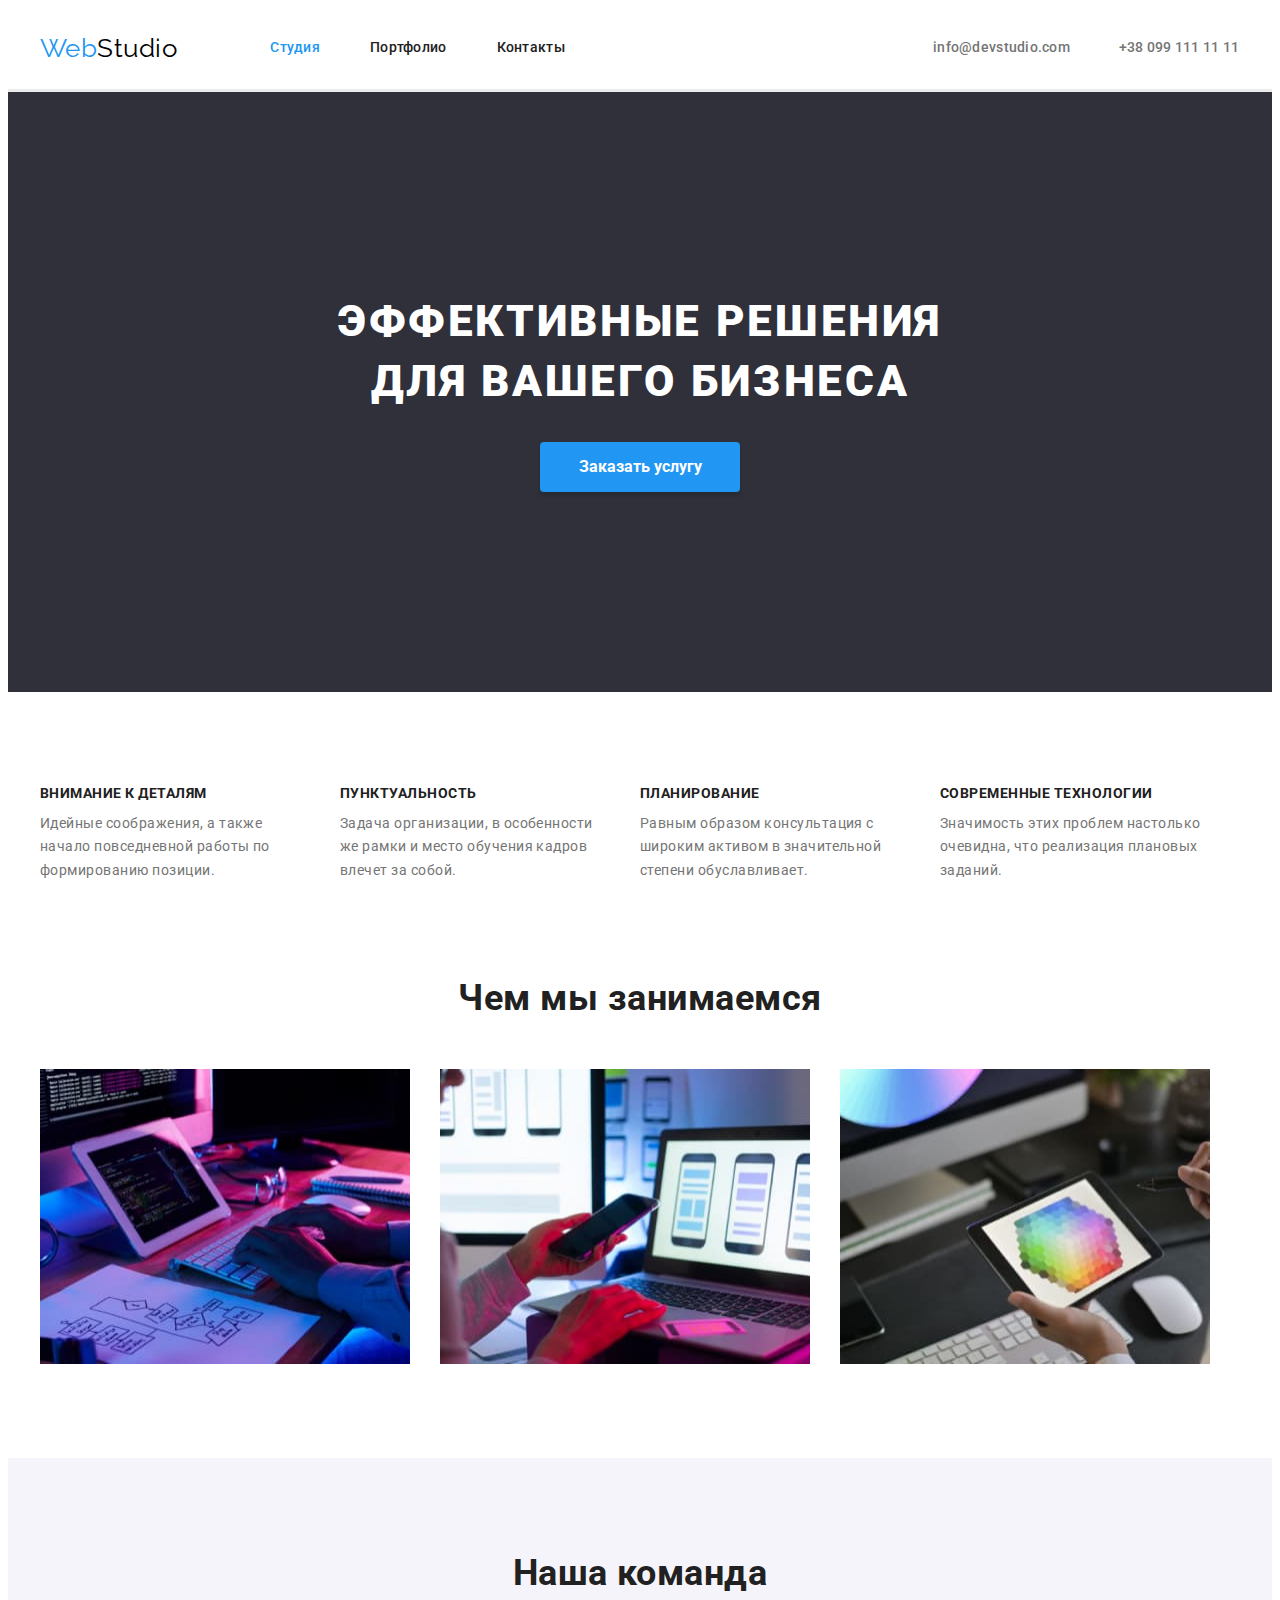
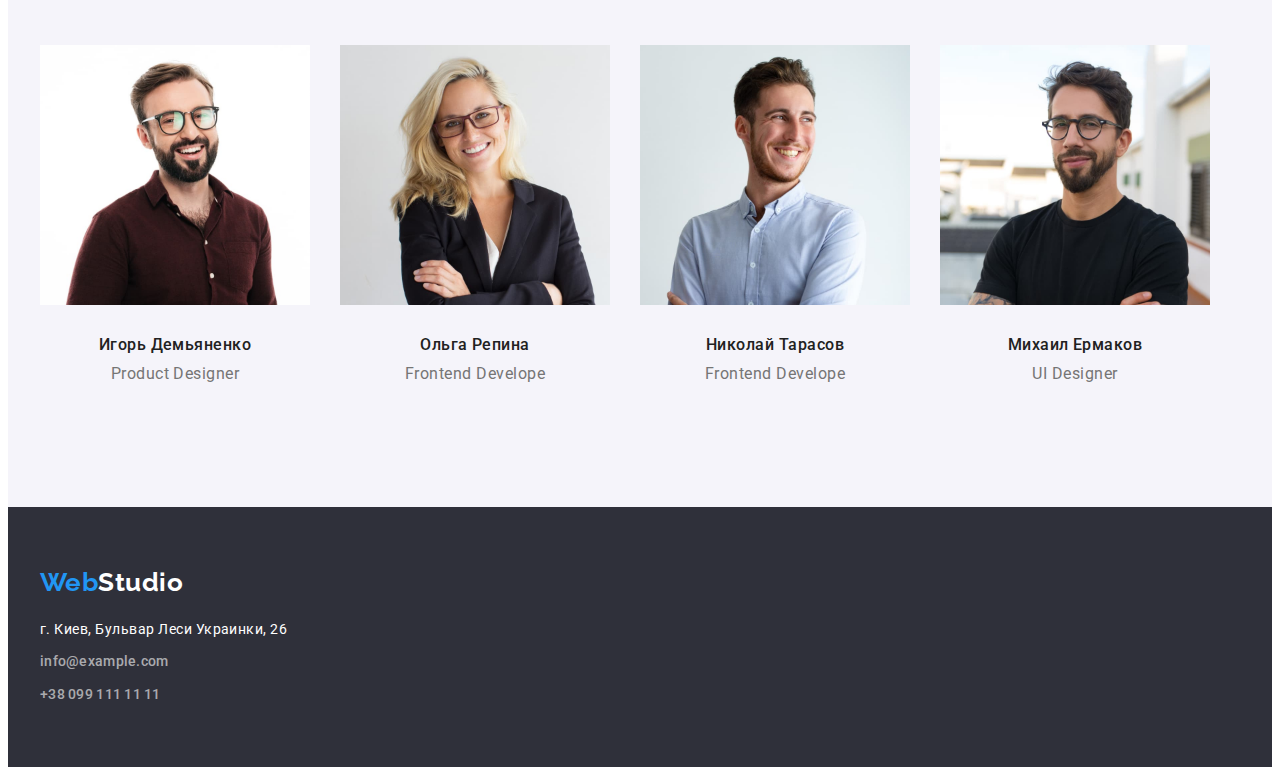
==== index.html @ b5c07aa5 "Initial commit" ====
<!DOCTYPE html>
<html lang="ru">
  <head>
    <meta charset="UTF-8" />
    <meta http-equiv="X-UA-Compatible" content="IE=edge" />
    <meta name="viewport" content="width=device-width, initial-scale=1.0" />
    <title>Веб Студия</title>
    <link rel="preconnect" href="https://fonts.googleapis.com" />
    <link rel="preconnect" href="https://fonts.gstatic.com" crossorigin />
    <link
      href="https://fonts.googleapis.com/css2?family=Montserrat:ital@0;1&family=Raleway:wght@700&family=Roboto:wght@400;500;700;900&display=swap"
      rel="stylesheet"
    />
    <link
      rel="stylesheet"
      href="https://cdnjs.cloudflare.com/ajax/libs/modern-normalize/1.1.0/modern-normalize.min.css"
      integrity="sha512-wpPYUAdjBVSE4KJnH1VR1HeZfpl1ub8YT/NKx4PuQ5NmX2tKuGu6U/JRp5y+Y8XG2tV+wKQpNHVUX03MfMFn9Q=="
      crossorigin="anonymous"
      referrerpolicy="no-referrer"
    />
    <link rel="stylesheet" href="./css/styles.css" />
  </head>
  <body>
    <!--Header section-->
    <header class="header">
      <div class="container header-container">
        <a class="logo" href="" lang="en"><span class="logo-word">Web</span>Studio</a>
        <nav class="header-nav">
          <ul class="site-nav list">
            <li class="header-item">
              <a class="link current" href="./index.html">Студия</a>
            </li>
            <li class="header-item">
              <a class="link" href="./portfolio.html">Портфолио</a>
            </li>
            <li class="header-item">
              <a class="link" href="#contacts">Контакты</a>
            </li>
          </ul>
        </nav>

        <ul class="contacts list header-container">
          <li class="header-mail">
            <a class="contacts-link link" href="mailto:info@devstudio.com">info@devstudio.com</a>
          </li>
          <li class="header-phone">
            <a class="contacts-link link" href="phone:+380991111111">+38 099 111 11 11</a>
          </li>
        </ul>
      </div>
    </header>
    <!--Main section-->
    <main>
      <!--Hero section-->
      <section class="hero">
        <div class="hero-container">
          <h1 class="hero-title">эффективные решения для вашего бизнеса</h1>
          <button class="hero-button" type="button">Заказать услугу</button>
        </div>
      </section>

      <!--Features section-->
      <section class="features" id="studio">
        <div class="container featere-contr">
          <h2 class="visually-hidden">Студия</h2>
          <ul class="features-list list">
            <li class="features-item">
              <h3 class="features-title">Внимание к деталям</h3>
              <p class="features-discription">
                Идейные соображения, а также начало повседневной работы по формированию позиции.
              </p>
            </li>

            <li class="features-item">
              <h3 class="features-title">Пунктуальность</h3>
              <p class="features-discription">
                Задача организации, в особенности же рамки и место обучения кадров влечет за собой.
              </p>
            </li>

            <li class="features-item">
              <h3 class="features-title">Планирование</h3>
              <p class="features-discription">
                Равным образом консультация с широким активом в значительной степени обуславливает.
              </p>
            </li>

            <li class="features-item">
              <h3 class="features-title">Современные технологии</h3>
              <p class="features-discription">
                Значимость этих проблем настолько очевидна, что реализация плановых заданий.
              </p>
            </li>
          </ul>
        </div>
      </section>

      <!--About section-->
      <!--no-padding-->
      <section class="section about" id="portfolio">
        <div class="container">
          <h2 class="section-title centered">Чем мы занимаемся</h2>
          <ul class="about-list list">
            <li class="about-item">
              <img src="./images/about/img1.jpg" alt="Разработка" width="370" height="295" />
            </li>
            <li class="about-item">
              <img
                src="./images/about/img2.jpg"
                alt="Приложения в телефоне"
                width="370"
                height="295"
              />
            </li>
            <li class="about-item">
              <img src="./images/about/img3.jpg" alt="Планшет" width="370" height="295" />
            </li>
          </ul>
        </div>
      </section>

      <!--Team section-->
      <section class="team-section section">
        <div class="container">
          <h2 class="section-title">Наша команда</h2>
          <ul class="team-list list">
            <li class="teaam-item">
              <img
                src="./images/team/card1.jpg"
                alt="Игорь"
                class="team-img"
                width="270"
                height="260"
              />
              <div class="description">
                <h3 class="subtitle">Игорь Демьяненко</h3>
                <p class="team-position" lang="en">Product Designer</p>
              </div>
            </li>
            <li class="teaam-item">
              <img
                class="team-img"
                src="./images/team/card2.jpg"
                alt="Ольга"
                width="270"
                height="260"
              />
              <div class="description">
                <h3 class="subtitle">Ольга Репина</h3>
                <p class="team-position" lang="en">Frontend Develope</p>
              </div>
            </li>
            <li class="teaam-item">
              <img
                class="team-img"
                src="./images/team/card3.jpg"
                alt="Николай"
                width="270"
                height="260"
              />
              <div class="description">
                <h3 class="subtitle">Николай Тарасов</h3>
                <p class="team-position" lang="en">Frontend Develope</p>
              </div>
            </li>
            <li class="teaam-item">
              <img
                class="team-img"
                src="./images/team/card4.jpg"
                alt="Михаил"
                width="270"
                height="260"
              />
              <div class="description">
                <h3 class="subtitle">Михаил Ермаков</h3>
                <p class="team-position" lang="en">UI Designer</p>
              </div>
            </li>
          </ul>
        </div>
      </section>
    </main>

    <!--Footer sectoin-->
    <footer class="footer" id="contacts">
      <div class="container container-footer">
        <a class="footer-logo" href="" lang="en"><span class="footer-word">Web</span>Studio</a>
        <address class="contacts-adressa">
          <ul class="fcontacts-list list">
            <li class="contacts-item">
              <a
                class="contacts-adress"
                href="https://goo.gl/maps/fYD2F2hj4Bph8xJn6"
                target="_blank"
                rel="noopener"
                >г. Киев, Бульвар Леси Украинки, 26</a
              >
            </li>
            <li class="contacts-item">
              <a class="contacts-link" href="mailto:info@example.com">info@example.com</a>
            </li>
            <li class="contacts-item">
              <a class="contacts-link" href="phone:+380991111111">+38 099 111 11 11</a>
            </li>
          </ul>
        </address>
      </div>
    </footer>
  </body>
</html>
---- css/styles.css ----
:root {
  --primary-text-color: #757575;
  --title-text-color: #212121;
  --text-main-color: #000000;
  --text-color: #ffffff;
  --accent-color: #2196f3;

  /*otheborr*/
  --indent: 30px;
  --items: 3;
}
body {
  background-color: #fff;
  font-family: 'Roboto', font-family;
  color: var(--primary-text-color);
  letter-spacing: 0.03em;
}

.list {
  list-style: none;
  cursor: pointer;
  margin: 0;
  padding: 0;
}

.link {
  text-decoration: none;
}

button {
  cursor: pointer;
  border: none;
}

h1,
h2,
h3,
h4,
h5,
h6,
p {
  margin: 0;
}

ul,
ol {
  list-style: none;
  padding: 0;
  margin: 0;
}



/*base stile*/
.container {
  width: 1200px;
  padding-left: 15px;
  padding-right: 15px;
  margin-left: auto;
  margin-right: auto;
  
}

.section {
  padding-top: 94px;
  padding-bottom: 94px;
}

.section.no-padding {
  padding-top: 0;
  padding-bottom: 0;
}

.centered {
  text-align: center;
}

img {
  display: block;
}

/*card set*/

.card-set {
  display: flex;
  flex-wrap: wrap;
  padding: 0;
  gap: var(--indent);
}

.card-set-item {
  flex-basis: calc((100% - var(var(--indent)) * (var(--items)-1)) / var (--items));
}

/*Header section*/
.header {
  border-bottom: solid #ECECEC;
    }

.header-container {
  display: flex;
  align-items: center;

}

.logo {
  color: var(--text-main-color);
  font-family: 'Raleway';
  font-size: 26px;
  line-height: 1.19;
  text-decoration: none;
    padding: 0;
 margin-right: 93px;
  padding: 25px 0;
}

.logo-word {
  color: var(--accent-color);
}
.header-nav {
  margin-right: auto;
}
.site-nav {
  display: flex;
  gap: 50px;
  
}

.header-mail {
  color: var(--accent-color);
}

 
/*Site nav*/

.link {
  color: var(--title-text-color);
  font-weight: 500;
  font-size: 14px;
  line-height: 1.14;
  letter-spacing: 0.02em;
  display: block;
  padding-top: 32px;
  padding-bottom: 32px;
}
.current {
  color: var(--accent-color);
}
.site-nav .link:hover,
.site-nav .link:focus {
  color: var(--accent-color);
}

.section-title {
  color: var(--title-text-color);
  font-weight: 700;
  font-size: 36px;
  line-height: 1.17;
  text-align: center;
}

.contacts-link {
  color: var(--primary-text-color);
  font-weight: 500;
  font-size: 14px;
  line-height: 1.14;
  letter-spacing: 0.02em;
  text-align: center;
}

.contacts .contacts-link:hover,
.contacts .contacts-link:focus {
  color: var(--accent-color);
}

.header-item:last-child {
  margin-right: 0;
}
.header-mail {
  margin-right: 50px;
  width: 135px;
}
.header-phone {
  width: 122px;
}

/*Hero*/
.hero {
  background-color: #2f303a;
  text-align: center;
  padding: 200px 0;
  
}


.hero-title {
  color: var(--text-color);
  width: 696px;
  font-weight: 900;
  font-size: 44px;
  line-height: 1.36;
  text-align: center;
  letter-spacing: 0.06em;
  text-transform: uppercase;
  margin: 0 auto;
  margin-bottom: 30px;

}

.hero-button {
  font-family: inherit;
  font-weight: 700;
  font-size: 16px;
  line-height: calc(30 / 16);
  color: var(--text-color);
  background-color: var(--accent-color);
  box-shadow: 0px 4px 4px rgba(0, 0, 0, 0.15);
  border-radius: 4px;
  padding: 10px 32px;
  min-width: 200px;
  text-align: center;
}



/*Features section*/
.features {
  padding-top: 94px;
  padding-bottom: 94px;
}

.visually-hidden {
  position: absolute;
  white-space: nowrap;
  width: 1px;
  height: 1px;
  overflow: hidden;
  border: 0;
  padding: 0;
  clip: rect(0 0 0 0);
  clip-path: inset(50%);
  margin: -1px;
}

.features .features-title {
  color: var(--title-text-color);
  font-weight: 700;
  font-size: 14px;
  line-height: 1.14;
  text-transform: uppercase;
  margin-bottom: 10px;
}

.features-title:last-child {
  margin-right: 0;
}
.features-list {
  display: flex;
  gap: 30px;
}

.features-item {
width: 270px;
}

.features-discription {
  font-size: 14px;
  line-height: 1.71;
}


/*About section*/
.about {
  padding-top: 0;
}

.section-title {
  color: var(--title-text-color);
  font-weight: 700;
  font-size: 36px;
  text-align: center;
  

}

.about-list {
  display: flex;
  gap: 30px;
}

/*Team section*/
.team-section {
  background-color: #f5f4fa;
}
.team-section .subtitle {
  color: var(--title-text-color);
  font-weight: 500;
  font-size: 16px;
  line-height: 1.19;
  text-align: center;
}



.section-title {
  margin-bottom: 50px;
  
}
.team-position {
  line-height: calc(19 / 16);
  text-align: center;
  font-weight: 400;
  font-size: 16px;
}

.team-list {
  display: flex;
  gap: 30px;
}
.description {
  padding-top: 30px;
  padding-bottom: 30px;

}
.subtitle {
    margin-bottom: 10px;
}



/*Footer sectiom*/
.footer {
  background-color: #2f303a;
   padding-top: 60px;
  padding-bottom: 60px;
}

.container-footer {
  
}
.footer .footer-word {
  color: var(--accent-color);
}
.footer-logo {
  color: var(--text-color);
  font-family: 'Raleway';
  font-weight: 700;
  font-size: 26px;
  line-height: 1.19;
  text-decoration: none;
  display: inline-block;
  margin-bottom: 20px;
 
}



.contacts-item .contacts-link {
  color: rgba(255, 255, 255, 0.6);
  font-size: 14px;
  line-height: 1.71;
  text-decoration: none;
}
.contacts-item .contacts-link:hover {
  color: var(--accent-color);
}

.footer .contacts-adress {
    color: var(--text-color);
  background-color: #2f303a;
  font-size: 14px;
  line-height: 1.71;
  text-decoration: none;
 font-style: normal;
 }

 
 address {
  font-style: normal;
 }

.footer .contacts-adress:hover {
  color: var(--accent-color);
 }

.footer-container {
  padding-bottom: 60px;
}

.contacts-item:not(:last-child) {
  margin-bottom: 9px;  
}



/*Portfolio*/

.header-port {
      border-bottom: 1px solid #ECECEC;
    }


.header-section {
  display: flex;
  gap: 50px;
   
}



.portfolio-item {
  color: var(--title-text-color);
}

.container-contacts {
  display: flex;
  align-items: center;
  gap: 50px;
  
}

.filter-nav {
  display: flex;
  gap: 8px;
  align-items: center;
  justify-content: center;
  margin-bottom: 50px;
 
}


.button {
  font-family: inherit;
  color: var(--title-text-color);
  background-color: F5F4FA;
  font-weight: 500;
  font-size: 16px;
  line-height: calc(26 / 16);
  text-align: center;
  cursor: pointer;
  Corner radius: 4px
  border: none;
  
}

  

.portfolio {
  padding-top: 94px;
  padding-bottom: 94px;
}

.portfolio button:hover,
.portfolio button:focus {
  color: var(--text-color);
  background-color: var(--accent-color);
  border-radius: 4px;
}



/*рамка*/
.portfolio-wrapper {
  padding-top: 20px;
  padding-bottom: 20px;
  padding-left: 5px;
  padding-right: 5px;
  border-bottom: 1px solid #EEEEEE;
  border-left: 1px solid #EEEEEE;
  border-right: 1px solid #EEEEEE;
  
}

.portfolio-list {
  display: flex;
  gap: 30px;
  flex-wrap: wrap;
  
}
.portfolio .title {
  color: var(--title-text-color);
  font-weight: 700;
  font-size: 18px;
  line-height: 2;
  letter-spacing: 0.06em;
  margin-bottom: 4px;
}
.portfolio .text {
  color: var(--primary-text-color);
  line-height: 1.88;
}

.portfolio .link {
  text-decoration: none;
  padding-top: 0;
  padding-bottom: 0;
}

.footer-logo {
  margin-bottom: 20px;
  
}

.portfolio-btn {
  padding: 6px 22px;
  
}
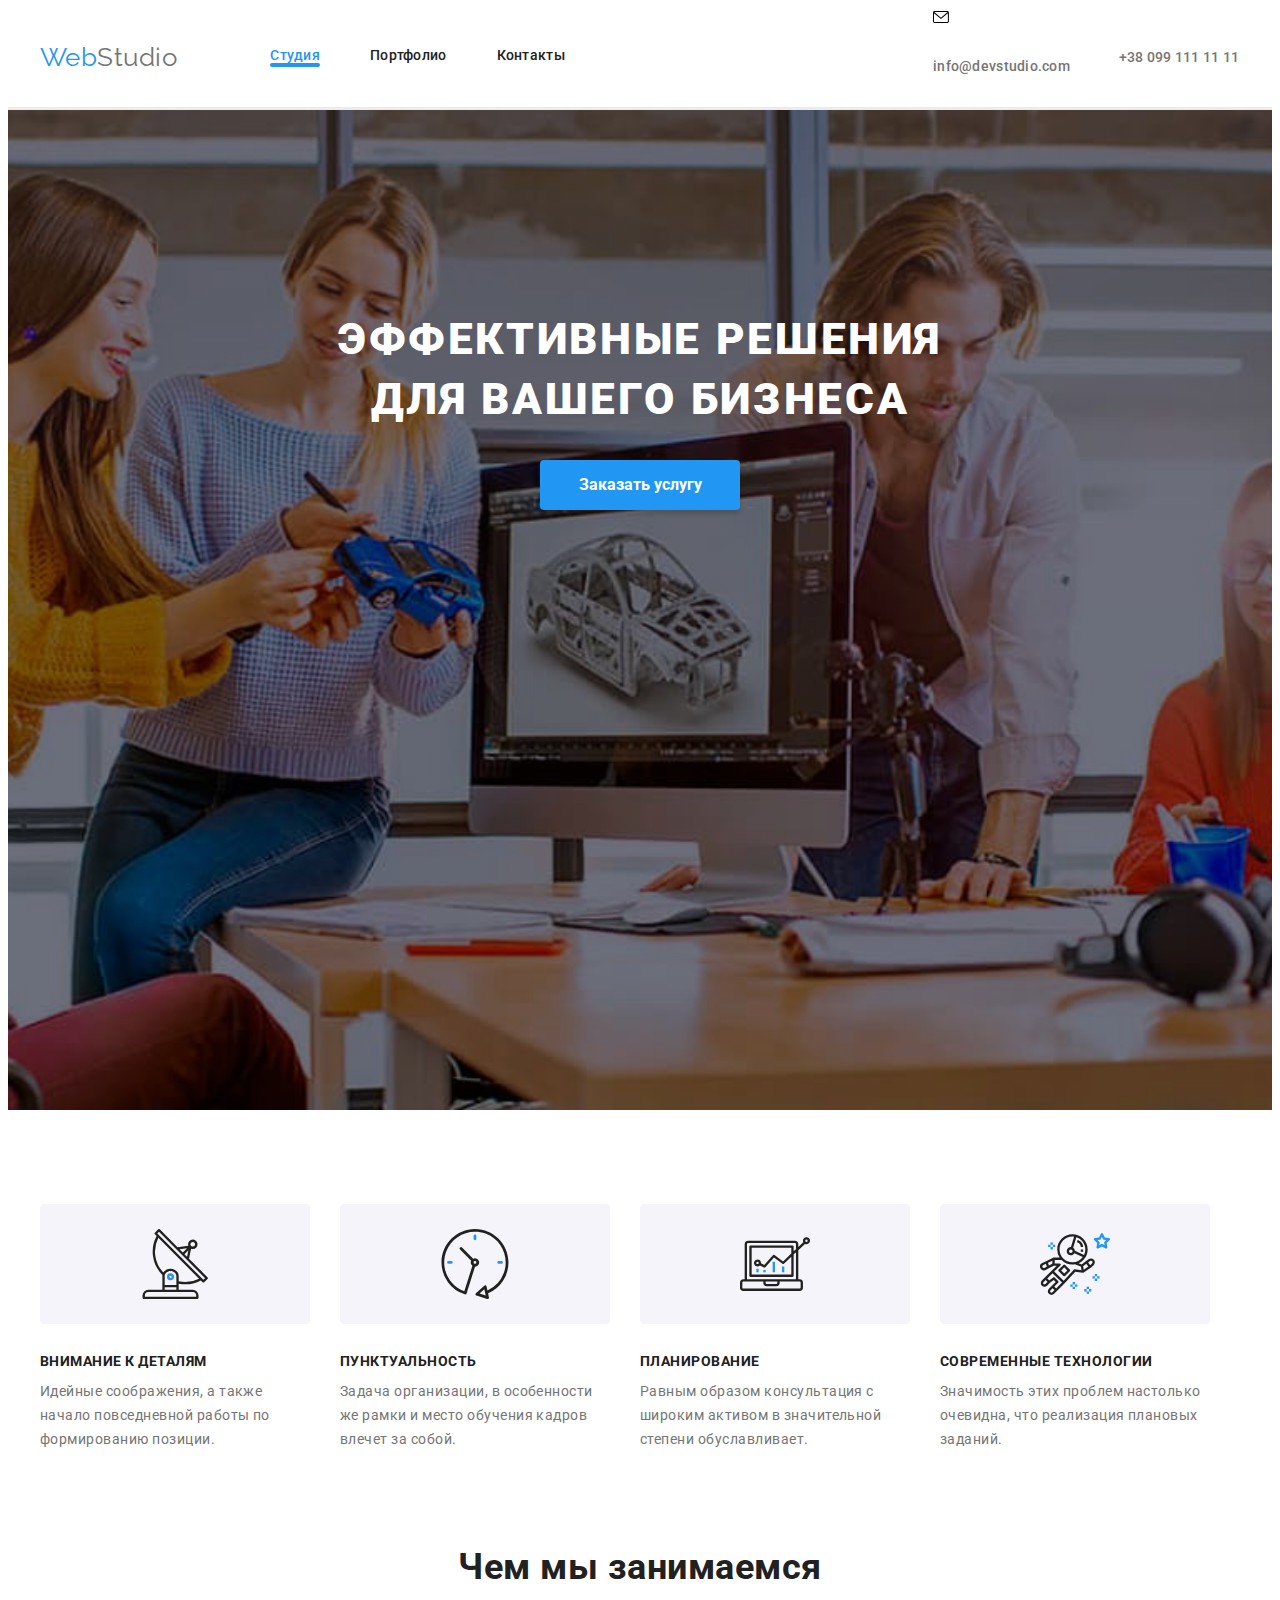
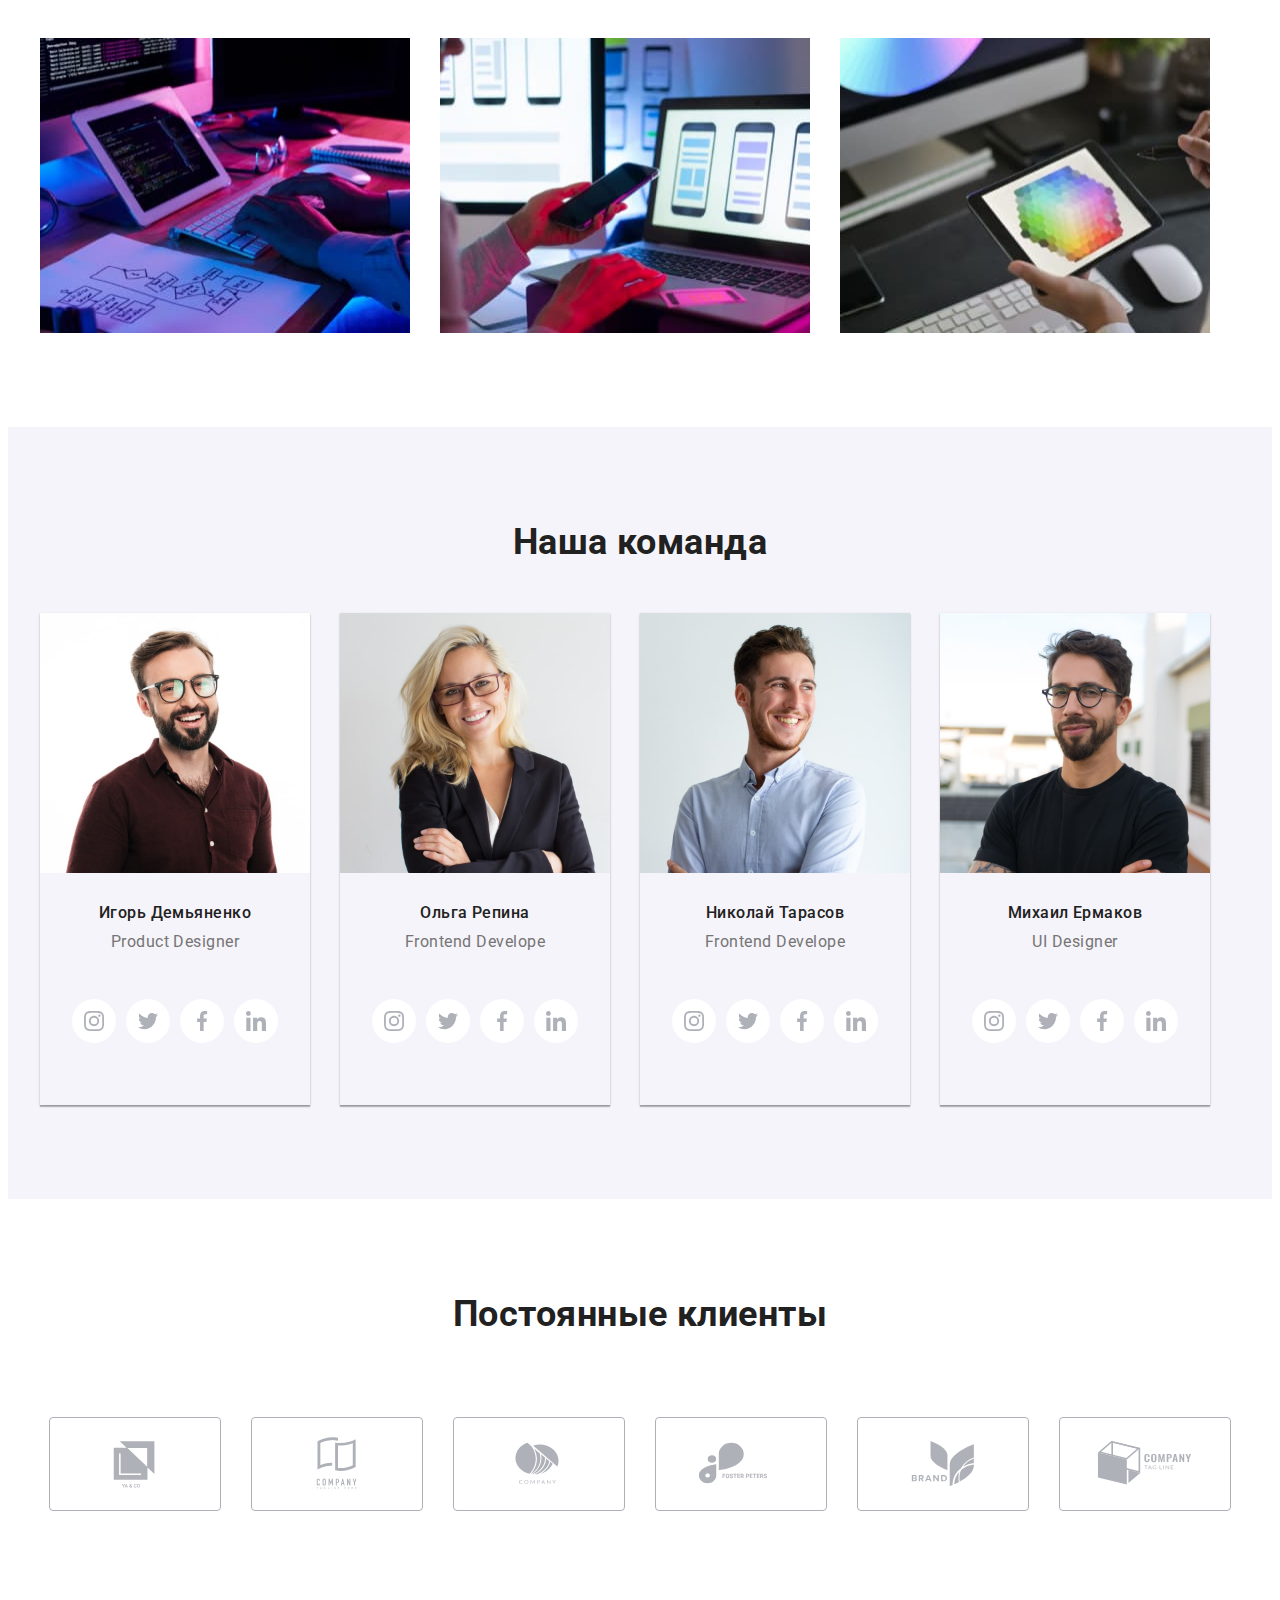
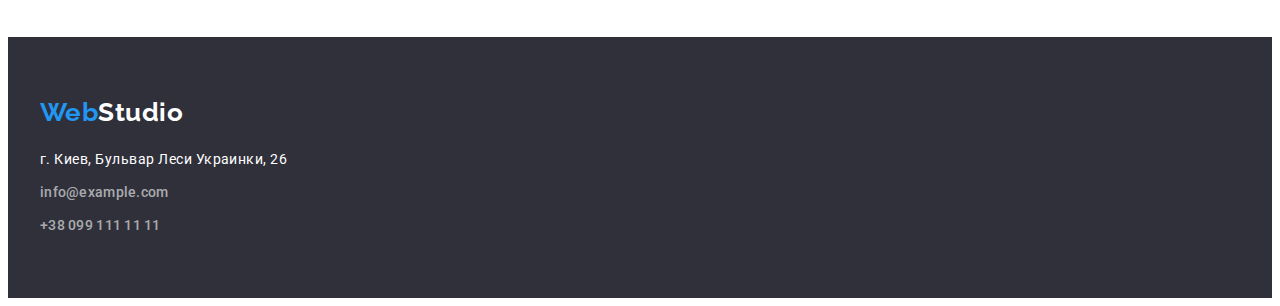
==== commit 52e89273: "icon" ====
--- a/index.html
+++ b/index.html
@@ -41,8 +41,27 @@
 
         <ul class="contacts list header-container">
           <li class="header-mail">
+            <ul class="icon-items">
+              <li>
+            <a 
+            class="mail-link"
+            href="" 
+            target="_blank"
+            rel="noopener noreferrer"
+            aria-label="Mail" >
+          <svg class="mail-icon" width="16" height="12">
+            <use href="./images/icons.svg#icon-mail" ></use>
+          </svg>
+        </li>
+        <li>
+
+            </a>
             <a class="contacts-link link" href="mailto:info@devstudio.com">info@devstudio.com</a>
           </li>
+        </ul>
+          </li>
+
+
           <li class="header-phone">
             <a class="contacts-link link" href="phone:+380991111111">+38 099 111 11 11</a>
           </li>
@@ -63,29 +82,65 @@
       <section class="features" id="studio">
         <div class="container featere-contr">
           <h2 class="visually-hidden">Студия</h2>
+
           <ul class="features-list list">
-            <li class="features-item">
+            <li class="features-item item-antenna">
+              <a class="icon-link"
+              href=""
+              aria-label="Antenna">
+                <svg class="features-icon" width="70" height="70">
+                  <use href="./images/icons.svg#icon-antena" >
+                  </use>
+                </svg>
+              </a>
               <h3 class="features-title">Внимание к деталям</h3>
               <p class="features-discription">
                 Идейные соображения, а также начало повседневной работы по формированию позиции.
               </p>
             </li>
 
-            <li class="features-item">
+            <li class="features-item item-watch">
+              <a
+              class="icon-link"
+              href=""
+              aria-label="Clock">
+                <svg class="features-icon" width="70" height="70">
+                  <use href="./images/icons.svg#icon-clock" >
+                  </use>
+                </svg>
+              </a>
               <h3 class="features-title">Пунктуальность</h3>
               <p class="features-discription">
                 Задача организации, в особенности же рамки и место обучения кадров влечет за собой.
               </p>
             </li>
 
-            <li class="features-item">
+            <li class="features-item item-schedule">
+              <a
+              class="icon-link"
+              href=""
+              aria-label="diagram">
+                <svg class="features-icon" width="70" height="70">
+                  <use href="./images/icons.svg#icon-diagram" >
+                  </use>
+                </svg>
+              </a>
               <h3 class="features-title">Планирование</h3>
               <p class="features-discription">
                 Равным образом консультация с широким активом в значительной степени обуславливает.
               </p>
             </li>
 
-            <li class="features-item">
+            <li class="features-item item-astronaut">
+              <a
+              class="icon-link"
+              href=""
+              aria-label="astronaut">
+                <svg class="features-icon" width="70" height="70">
+                  <use href="./images/icons.svg#icon-astronaut" >
+                  </use>
+                </svg>
+              </a>
               <h3 class="features-title">Современные технологии</h3>
               <p class="features-discription">
                 Значимость этих проблем настолько очевидна, что реализация плановых заданий.
@@ -135,6 +190,64 @@
               <div class="description">
                 <h3 class="subtitle">Игорь Демьяненко</h3>
                 <p class="team-position" lang="en">Product Designer</p>
+
+                <ul class="socials link">
+                  <li class="sotial-item">
+                    <a
+                      class="socials-link"
+                      href=""
+                      target="_blank"
+                      rel="noopener noreferrer"
+                      aria-label="instagram"
+                    >
+                      <svg class="sociai-icon" width="20" height="20">
+                        <use href="./images/icons.svg#icon-instagram"></use>
+                      </svg>
+                    </a>
+                  </li>
+
+                  <li class="sotial-item">
+                    <a
+                      class="socials-link"
+                      href=""
+                      target="_blank"
+                      rel="noopener noreferrer"
+                      aria-label="twitter"
+                    >
+                      <svg class="sociai-icon" width="20" height="20">
+                        <use href="./images/icons.svg#icon-twitter"></use>
+                      </svg>
+                    </a>
+                  </li>
+
+                  <li class="sotial-item">
+                    <a
+                      class="socials-link"
+                      href=""
+                      target="_blank"
+                      rel="noopener noreferrer"
+                      aria-label="facebook"
+                    >
+                      <svg class="sociai-icon" width="20" height="20">
+                        <use href="./images/icons.svg#icon-facebook"></use>
+                      </svg>
+                    </a>
+                  </li>
+
+                  <li class="sotial-item">
+                    <a
+                      class="socials-link"
+                      href=""
+                      target="_blank"
+                      rel="noopener noreferrer"
+                      aria-label="linkedin"
+                    >
+                      <svg class="sociai-icon" width="20" height="20">
+                        <use href="./images/icons.svg#icon-linkedin"></use>
+                      </svg>
+                    </a>
+                  </li>
+                </ul>
               </div>
             </li>
             <li class="teaam-item">
@@ -148,6 +261,63 @@
               <div class="description">
                 <h3 class="subtitle">Ольга Репина</h3>
                 <p class="team-position" lang="en">Frontend Develope</p>
+                <ul class="socials link">
+                  <li class="sotial-item">
+                    <a
+                      class="socials-link"
+                      href=""
+                      target="_blank"
+                      rel="noopener noreferrer"
+                      aria-label="instagram"
+                    >
+                      <svg class="sociai-icon" width="20" height="20">
+                        <use href="./images/icons.svg#icon-instagram"></use>
+                      </svg>
+                    </a>
+                  </li>
+
+                  <li class="sotial-item">
+                    <a
+                      class="socials-link"
+                      href=""
+                      target="_blank"
+                      rel="noopener noreferrer"
+                      aria-label="twitter"
+                    >
+                      <svg class="sociai-icon" width="20" height="20">
+                        <use href="./images/icons.svg#icon-twitter"></use>
+                      </svg>
+                    </a>
+                  </li>
+
+                  <li class="sotial-item">
+                    <a
+                      class="socials-link"
+                      href=""
+                      target="_blank"
+                      rel="noopener noreferrer"
+                      aria-label="facebook"
+                    >
+                      <svg class="sociai-icon" width="20" height="20">
+                        <use href="./images/icons.svg#icon-facebook"></use>
+                      </svg>
+                    </a>
+                  </li>
+
+                  <li class="sotial-item">
+                    <a
+                      class="socials-link"
+                      href=""
+                      target="_blank"
+                      rel="noopener noreferrer"
+                      aria-label="linkedin"
+                    >
+                      <svg class="sociai-icon" width="20" height="20">
+                        <use href="./images/icons.svg#icon-linkedin"></use>
+                      </svg>
+                    </a>
+                  </li>
+                </ul>
               </div>
             </li>
             <li class="teaam-item">
@@ -161,6 +331,63 @@
               <div class="description">
                 <h3 class="subtitle">Николай Тарасов</h3>
                 <p class="team-position" lang="en">Frontend Develope</p>
+                <ul class="socials link">
+                  <li class="sotial-item">
+                    <a
+                      class="socials-link"
+                      href=""
+                      target="_blank"
+                      rel="noopener noreferrer"
+                      aria-label="instagram"
+                    >
+                      <svg class="sociai-icon" width="20" height="20">
+                        <use href="./images/icons.svg#icon-instagram"></use>
+                      </svg>
+                    </a>
+                  </li>
+
+                  <li class="sotial-item">
+                    <a
+                      class="socials-link"
+                      href=""
+                      target="_blank"
+                      rel="noopener noreferrer"
+                      aria-label="twitter"
+                    >
+                      <svg class="sociai-icon" width="20" height="20">
+                        <use href="./images/icons.svg#icon-twitter"></use>
+                      </svg>
+                    </a>
+                  </li>
+
+                  <li class="sotial-item">
+                    <a
+                      class="socials-link"
+                      href=""
+                      target="_blank"
+                      rel="noopener noreferrer"
+                      aria-label="facebook"
+                    >
+                      <svg class="sociai-icon" width="20" height="20">
+                        <use href="./images/icons.svg#icon-facebook"></use>
+                      </svg>
+                    </a>
+                  </li>
+
+                  <li class="sotial-item">
+                    <a
+                      class="socials-link"
+                      href=""
+                      target="_blank"
+                      rel="noopener noreferrer"
+                      aria-label="linkedin"
+                    >
+                      <svg class="sociai-icon" width="20" height="20">
+                        <use href="./images/icons.svg#icon-linkedin"></use>
+                      </svg>
+                    </a>
+                  </li>
+                </ul>
               </div>
             </li>
             <li class="teaam-item">
@@ -174,10 +401,147 @@
               <div class="description">
                 <h3 class="subtitle">Михаил Ермаков</h3>
                 <p class="team-position" lang="en">UI Designer</p>
+                <ul class="socials link">
+                  <li class="sotial-item">
+                    <a
+                      class="socials-link"
+                      href=""
+                      target="_blank"
+                      rel="noopener noreferrer"
+                      aria-label="instagram"
+                    >
+                      <svg class="sociai-icon" width="20" height="20">
+                        <use href="./images/icons.svg#icon-instagram"></use>
+                      </svg>
+                    </a>
+                  </li>
+
+                  <li class="sotial-item">
+                    <a
+                      class="socials-link"
+                      href=""
+                      target="_blank"
+                      rel="noopener noreferrer"
+                      aria-label="twitter"
+                    >
+                      <svg class="sociai-icon" width="20" height="20">
+                        <use href="./images/icons.svg#icon-twitter"></use>
+                      </svg>
+                    </a>
+                  </li>
+
+                  <li class="sotial-item">
+                    <a
+                      class="socials-link"
+                      href=""
+                      target="_blank"
+                      rel="noopener noreferrer"
+                      aria-label="facebook"
+                    >
+                      <svg class="sociai-icon" width="20" height="20">
+                        <use href="./images/icons.svg#icon-facebook"></use>
+                      </svg>
+                    </a>
+                  </li>
+
+                  <li class="sotial-item">
+                    <a
+                      class="socials-link"
+                      href=""
+                      target="_blank"
+                      rel="noopener noreferrer"
+                      aria-label="linkedin"
+                    >
+                      <svg class="sociai-icon" width="20" height="20">
+                        <use href="./images/icons.svg#icon-linkedin"></use>
+                      </svg>
+                    </a>
+                  </li>
+                </ul>
               </div>
             </li>
           </ul>
         </div>
+      </section>
+
+      <section class="clients-section section">
+        <div class="container">
+          <h2 class="section-title">Постоянные клиенты</h2>
+        <ul class="clients link">
+          <li class="clients-item">
+            <a 
+            class="clients-link"
+            href=""
+            target="_blank"
+            rel="noopener noreferrer"
+            aria-label="Ya&Co">
+          <svg class="clients-icon" width="106" height="60">
+            <use href="./images/icons.svg#icon-logo-1"></use>
+          </svg>
+          </a>
+          </li>
+          <li class="clients-item">
+            <a 
+            class="clients-link"
+            href=""
+            target="_blank"
+            rel="noopener noreferrer"
+            aria-label="Company">
+          <svg class="clients-icon" width="106" height="60">
+            <use href="./images/icons.svg#icon-logo-2"></use>
+          </svg>
+          </a>
+          </li>
+          <li class="clients-item">
+            <a
+            class="clients-link"
+            href=""
+            target="_blank"
+            rel="noopener noreferrer"
+            aria-label="Company">
+          <svg class="clients-icon" width="106" height="60">
+            <use href="./images/icons.svg#icon-logo-3"></use>
+          </svg>
+          </a>
+          </li>
+          <li class="clients-item">
+            <a
+            class="clients-link" 
+            href=""
+            target="_blank"
+            rel="noopener noreferrer"
+            aria-label="PosterPeters">
+          <svg class="clients-icon" width="106" height="60">
+            <use href="./images/icons.svg#icon-logo-4"></use>
+          </svg>
+          </a>
+          </li>
+          <li class="clients-item">
+            <a
+            class="clients-link" 
+            href=""
+            target="_blank"
+            rel="noopener noreferrer"
+            aria-label="Brand">
+          <svg class="clients-icon" width="106" height="60">
+            <use href="./images/icons.svg#icon-logo-5"></use>
+          </svg>
+          </a>
+          </li>
+          <li class="clients-item">
+            <a
+            class="clients-link"
+            href=""
+            target="_blank"
+            rel="noopener noreferrer"
+            aria-label="TagLine">
+          <svg class="clients-icon" width="106" height="60">
+            <use href="./images/icons.svg#icon-logo-6"></use>
+          </svg>
+          </a>
+          </li>
+        </ul>
+
       </section>
     </main>
 
--- a/css/styles.css
+++ b/css/styles.css
@@ -1,6 +1,6 @@
 :root {
   --primary-text-color: #757575;
-  --title-text-color: #212121;
+  --title-text-color: #212121;her
   --text-main-color: #000000;
   --text-color: #ffffff;
   --accent-color: #2196f3;
@@ -146,6 +146,17 @@
 .current {
   color: var(--accent-color);
 }
+
+.current::after {
+  content: '';
+  display: block;
+  width: 100%;
+  height: 4px;
+  background: #2196F3;
+  border-radius: 2px;
+  
+}
+
 .site-nav .link:hover,
 .site-nav .link:focus {
   color: var(--accent-color);
@@ -184,12 +195,55 @@
   width: 122px;
 }
 
+
+
 /*Hero*/
 .hero {
-  background-color: #2f303a;
+  background-color: #C4C4C4;
   text-align: center;
   padding: 200px 0;
-  
+  max-width: 1600px;
+  min-height: 600px;
+
+  
+ background-image: linear-gradient(
+    0deg, 
+    rgba(0, 0, 0, 0.2), 
+    rgba(0, 0, 0, 0.2),
+    rgba(47, 48, 58, 0.31))
+,
+    
+    
+    url(../images/hero/hat.jpg)
+    ;
+    
+    
+
+    /* Значение из фигмы linear-gradient(
+      0deg, 
+      rgba(0, 0, 0, 0.2), 
+      rgba(0, 0, 0, 0.2)), 
+      linear-gradient(0deg,
+       rgba(0, 0, 0, 0.2), 
+       rgba(0, 0, 0, 0.2)), 
+       rgba(47, 48, 58, 0.31),*/
+    
+
+
+      
+  /* (пример Репета) background-image: linear-gradient(
+    to right,
+    rgba(0, 0, 0, 0.2),
+    rgba(0, 0, 0, 0.2),
+    rgba(47, 48, 58, 0.31)
+  ),
+    url(../images/hero/hat.jpg);*/
+
+
+
+  background-repeat: no-repeat;
+  background-position: center;
+  background-size: cover;
 }
 
 
@@ -263,6 +317,36 @@
 width: 270px;
 }
 
+/*
+.features-item::before {
+  content: '';
+  display: block;
+  height: 120px;
+  background-size: contain;
+  background-repeat: no-repeat;
+  background-position: center;
+  background: #F5F4FA;
+  border-radius: 4px;
+  background-repeat: no-repeat;
+  background-position: center;
+}*/
+
+/*.item-antenna::before {
+  background-image: url(../images/icons/antena.svg);
+}
+.item-watch::before {
+  background-image: url(../images/icons/clock.svg);
+}
+
+.item-schedule::before {
+  background-image: url(../images/icons/diagram.svg);
+}
+
+.item-astronaut::before {
+  background-image: url(../images/icons/astronaut.svg);
+}*/
+
+
 .features-discription {
   font-size: 14px;
   line-height: 1.71;
@@ -316,7 +400,14 @@
 .team-list {
   display: flex;
   gap: 30px;
-}
+  
+}
+
+
+.teaam-item {
+  box-shadow: 0px 1px 3px rgba(0, 0, 0, 0.12), 0px 1px 1px rgba(0, 0, 0, 0.14), 0px 2px 1px rgba(0, 0, 0, 0.2);
+}
+
 .description {
   padding-top: 30px;
   padding-bottom: 30px;
@@ -455,6 +546,7 @@
   color: var(--text-color);
   background-color: var(--accent-color);
   border-radius: 4px;
+  
 }
 
 
@@ -505,3 +597,95 @@
   padding: 6px 22px;
   
 }
+
+/* Heafer icon*/
+.icon-items {
+
+}
+.mail-link {
+
+  align-items: center;
+
+}
+
+/*Featwers icons*/
+.icon-link {
+display: flex;
+align-items: center;
+justify-content: center;
+background-color: #F5F4FA;
+border-radius: 4px;
+width: 270px;
+height: 120px;
+margin-bottom: 30px;
+
+}
+
+.features-item {
+justify-content: center;
+}
+
+/*Socials*/
+.socials {
+  display: flex;
+  align-items: center;
+  justify-content: center;
+  gap: 10px;
+}
+
+  .socials-link {
+    display: flex;
+    align-items: center;
+  justify-content: center;
+    width: 44px;
+    height: 44px;
+    background-color: #fff;
+    border-radius: 50%;
+    
+  }
+
+  .team-position {
+    margin-bottom: 16px;
+  }
+
+  .sociai-icon {
+    fill: rgba(175, 177, 184, 1);
+  }
+
+  .socials-link:hover {
+    background-color:  #2196F3;
+  }
+
+  .socials-link:hover .sociai-icon {
+    fill: #fff;
+  }
+
+
+  /*Clients*/
+  .clients {
+    display: flex;
+    align-items: center;
+    justify-content: center;
+    gap: 30px;
+  }
+  
+  .clients-link {
+    display: flex;
+    align-items: center;
+    justify-content: center;
+    width: 170px;
+    height: 92px;
+    border: 1px solid rgba(175, 177, 184, 1);
+    border-radius: 4px;
+
+    color: rgba(175, 177, 184, 1);
+  }
+
+  .clients-icon {
+    fill: currentColor;
+  }
+
+  .clients-link:hover,
+.clients-link:focus {
+  color: rgba(33, 150, 243, 1);
+}
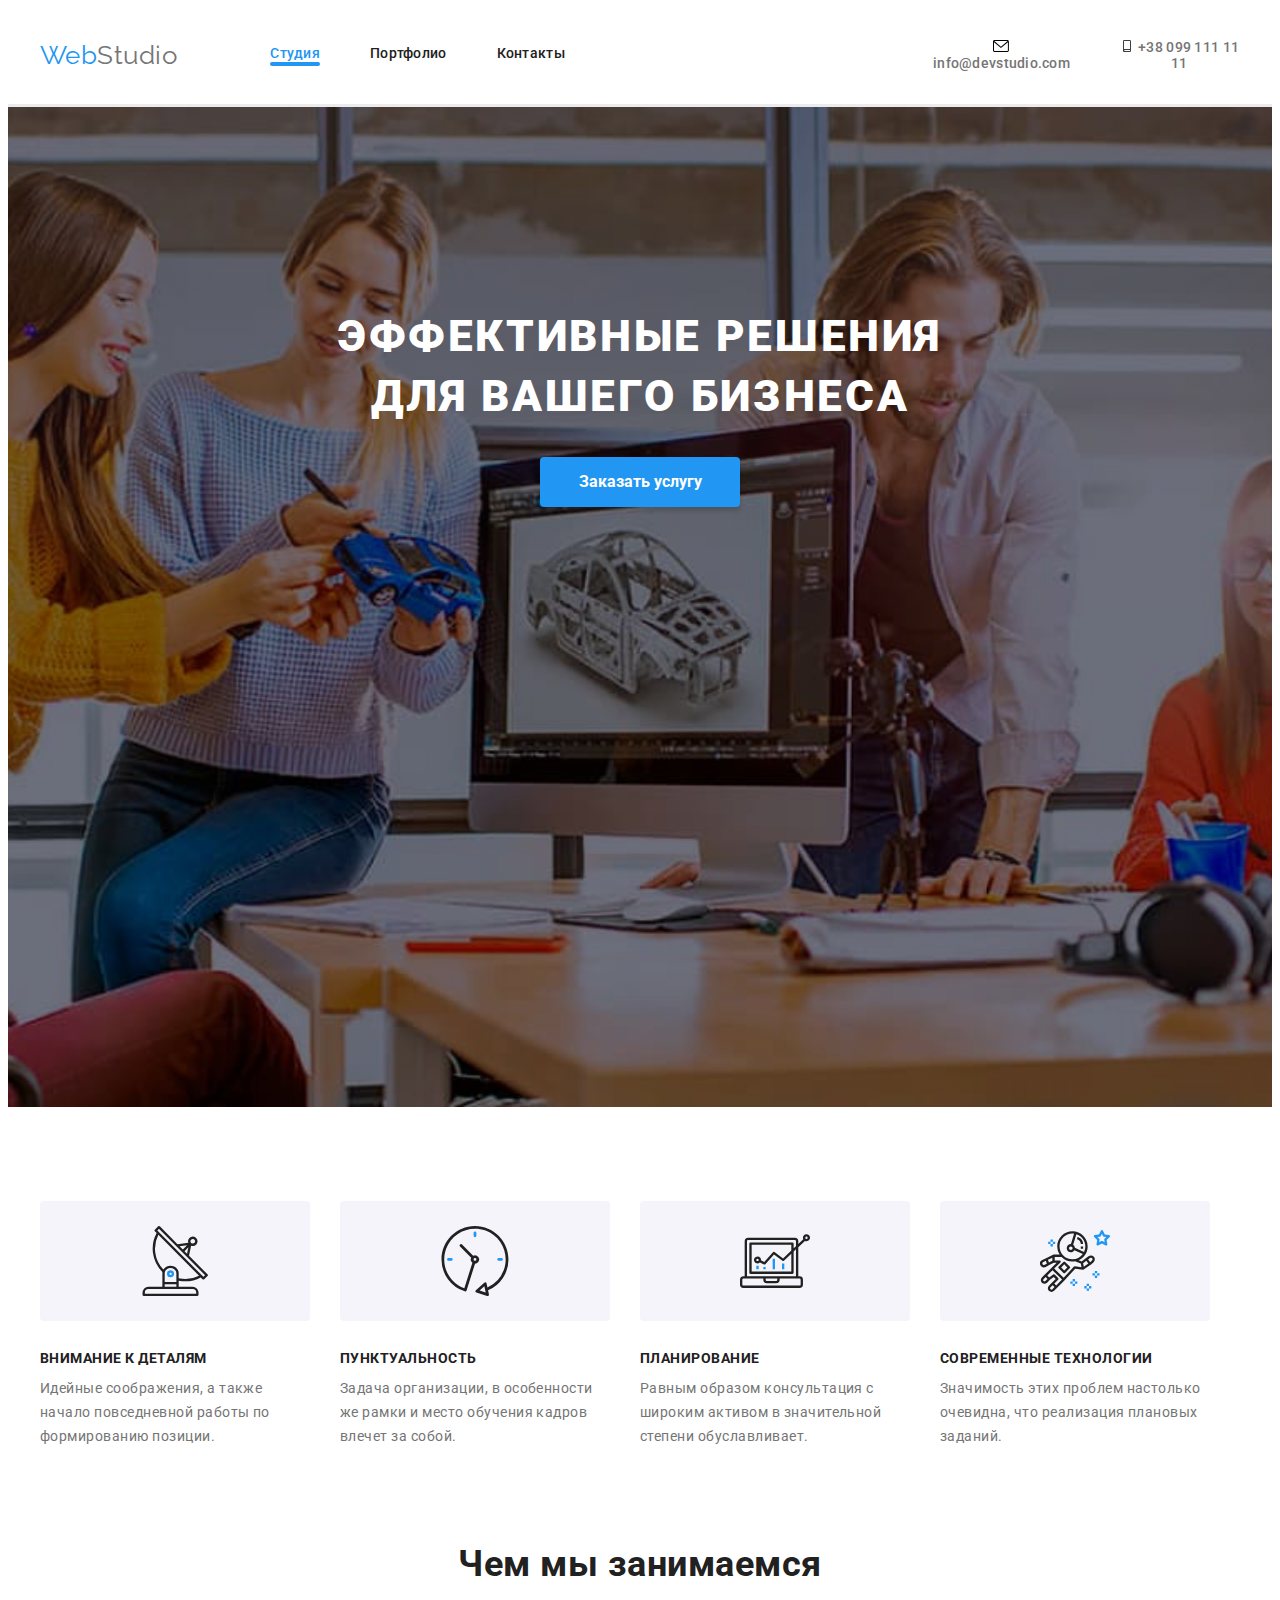
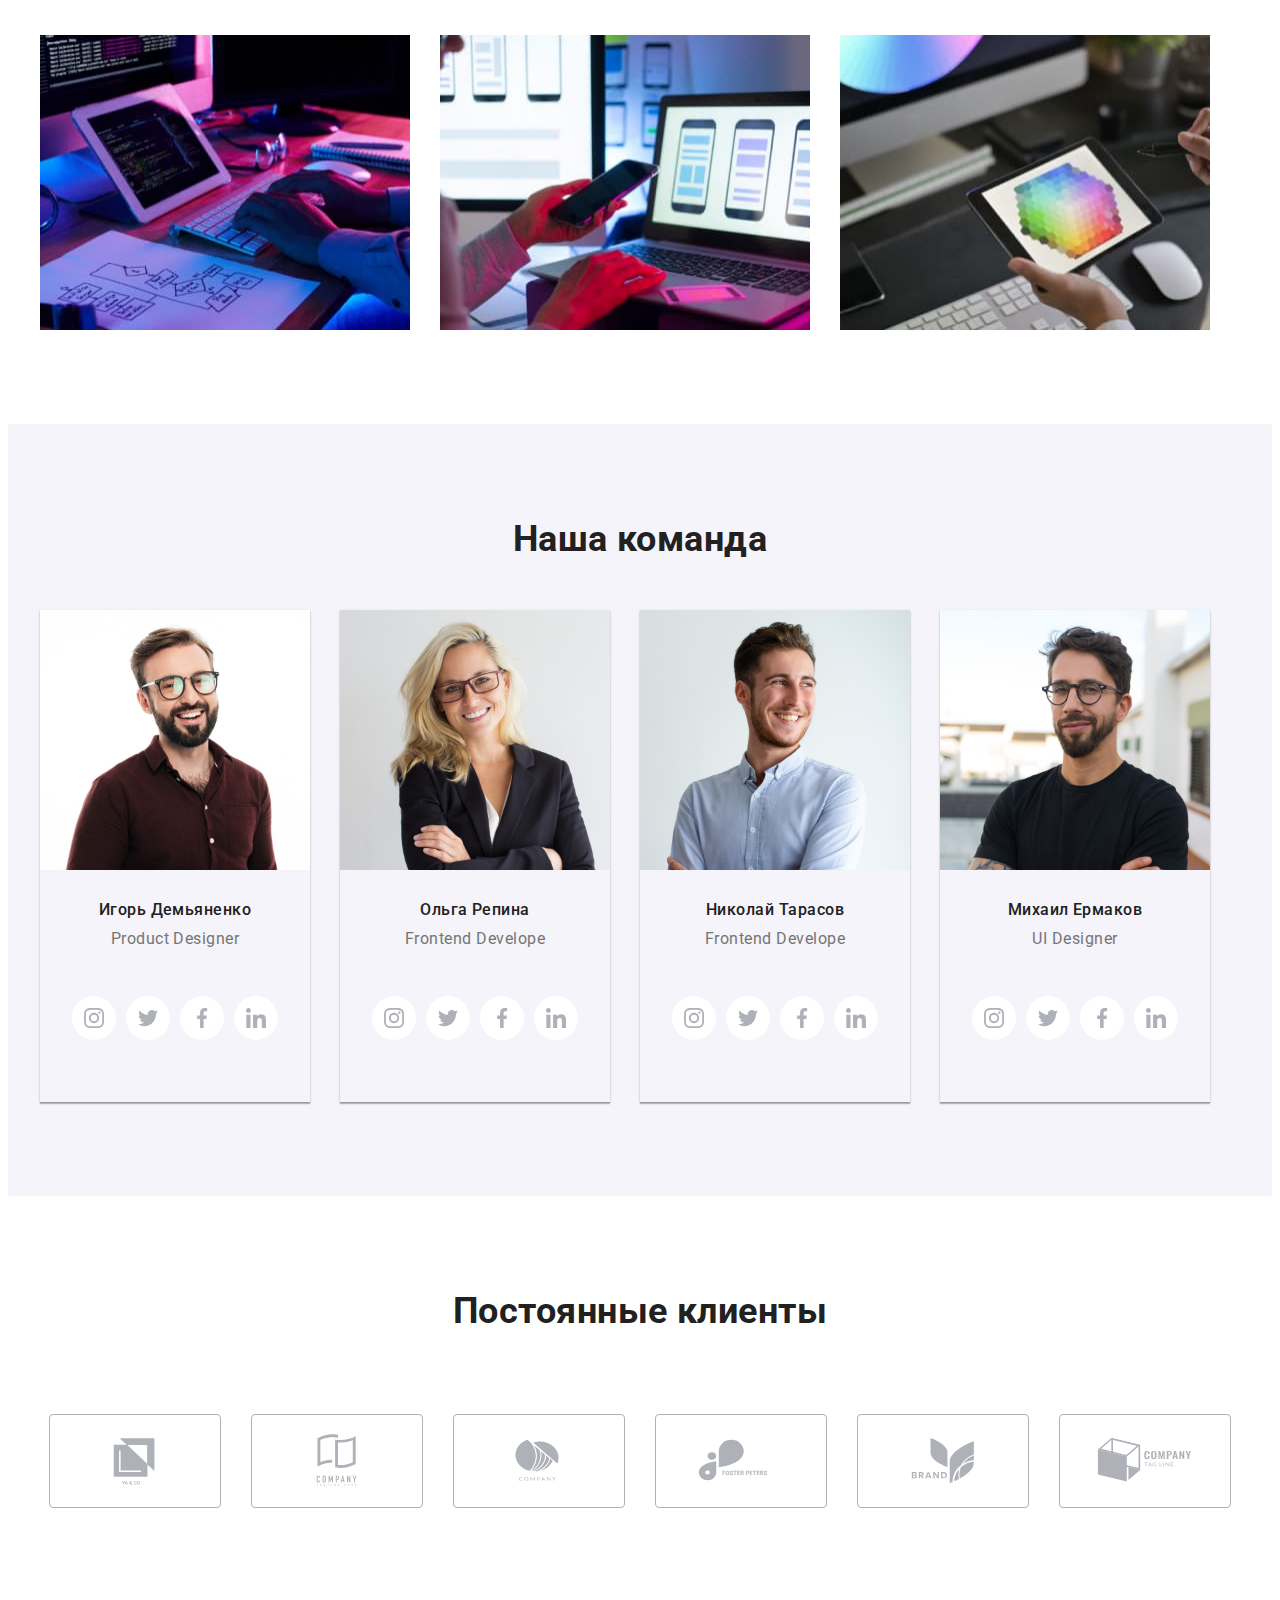
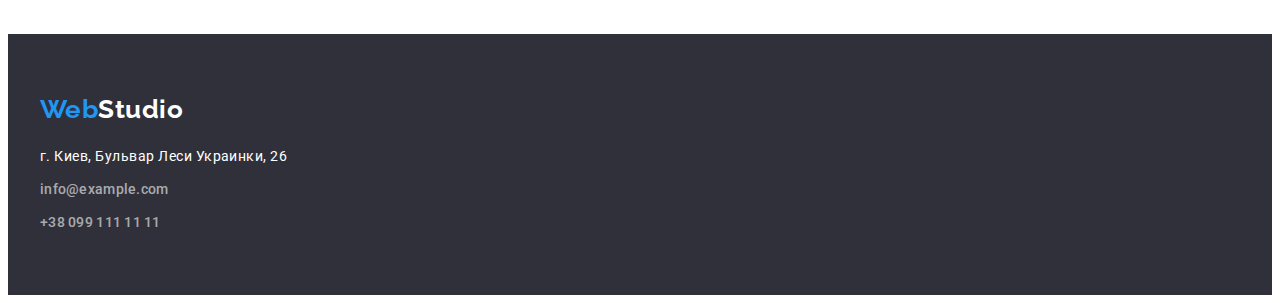
==== commit 5e6478a2: "portfolio mail icon" ====
--- a/index.html
+++ b/index.html
@@ -40,30 +40,25 @@
         </nav>
 
         <ul class="contacts list header-container">
-          <li class="header-mail">
-            <ul class="icon-items">
-              <li>
-            <a 
-            class="mail-link"
-            href="" 
-            target="_blank"
-            rel="noopener noreferrer"
-            aria-label="Mail" >
-          <svg class="mail-icon" width="16" height="12">
-            <use href="./images/icons.svg#icon-mail" ></use>
-          </svg>
-        </li>
-        <li>
-
-            </a>
-            <a class="contacts-link link" href="mailto:info@devstudio.com">info@devstudio.com</a>
-          </li>
-        </ul>
-          </li>
-
-
+          <li class="header-mail">                   
+            <a class="contacts-link link"
+            href="mailto:info@devstudio.com"
+            target="_blank"
+            rel="noopener noreferrer"
+            >
+            <svg class="mail-icon" width="16" height="12">
+              <use href="./images/icons.svg#icon-mail" ></use>
+            </svg> info@devstudio.com</a>
+          </li>
           <li class="header-phone">
-            <a class="contacts-link link" href="phone:+380991111111">+38 099 111 11 11</a>
+            <a class="contacts-link link"
+             href="phone:+380991111111"
+             target="_blank"
+            rel="noopener noreferrer"
+             ><svg class="pfone-icon" width="16" height="12">
+              <use href="./images/icons.svg#icon-smartphone" ></use>
+            </svg>
+             +38 099 111 11 11</a>
           </li>
         </ul>
       </div>
@@ -464,6 +459,7 @@
         </div>
       </section>
 
+      <!--Clients-->
       <section class="clients-section section">
         <div class="container">
           <h2 class="section-title">Постоянные клиенты</h2>
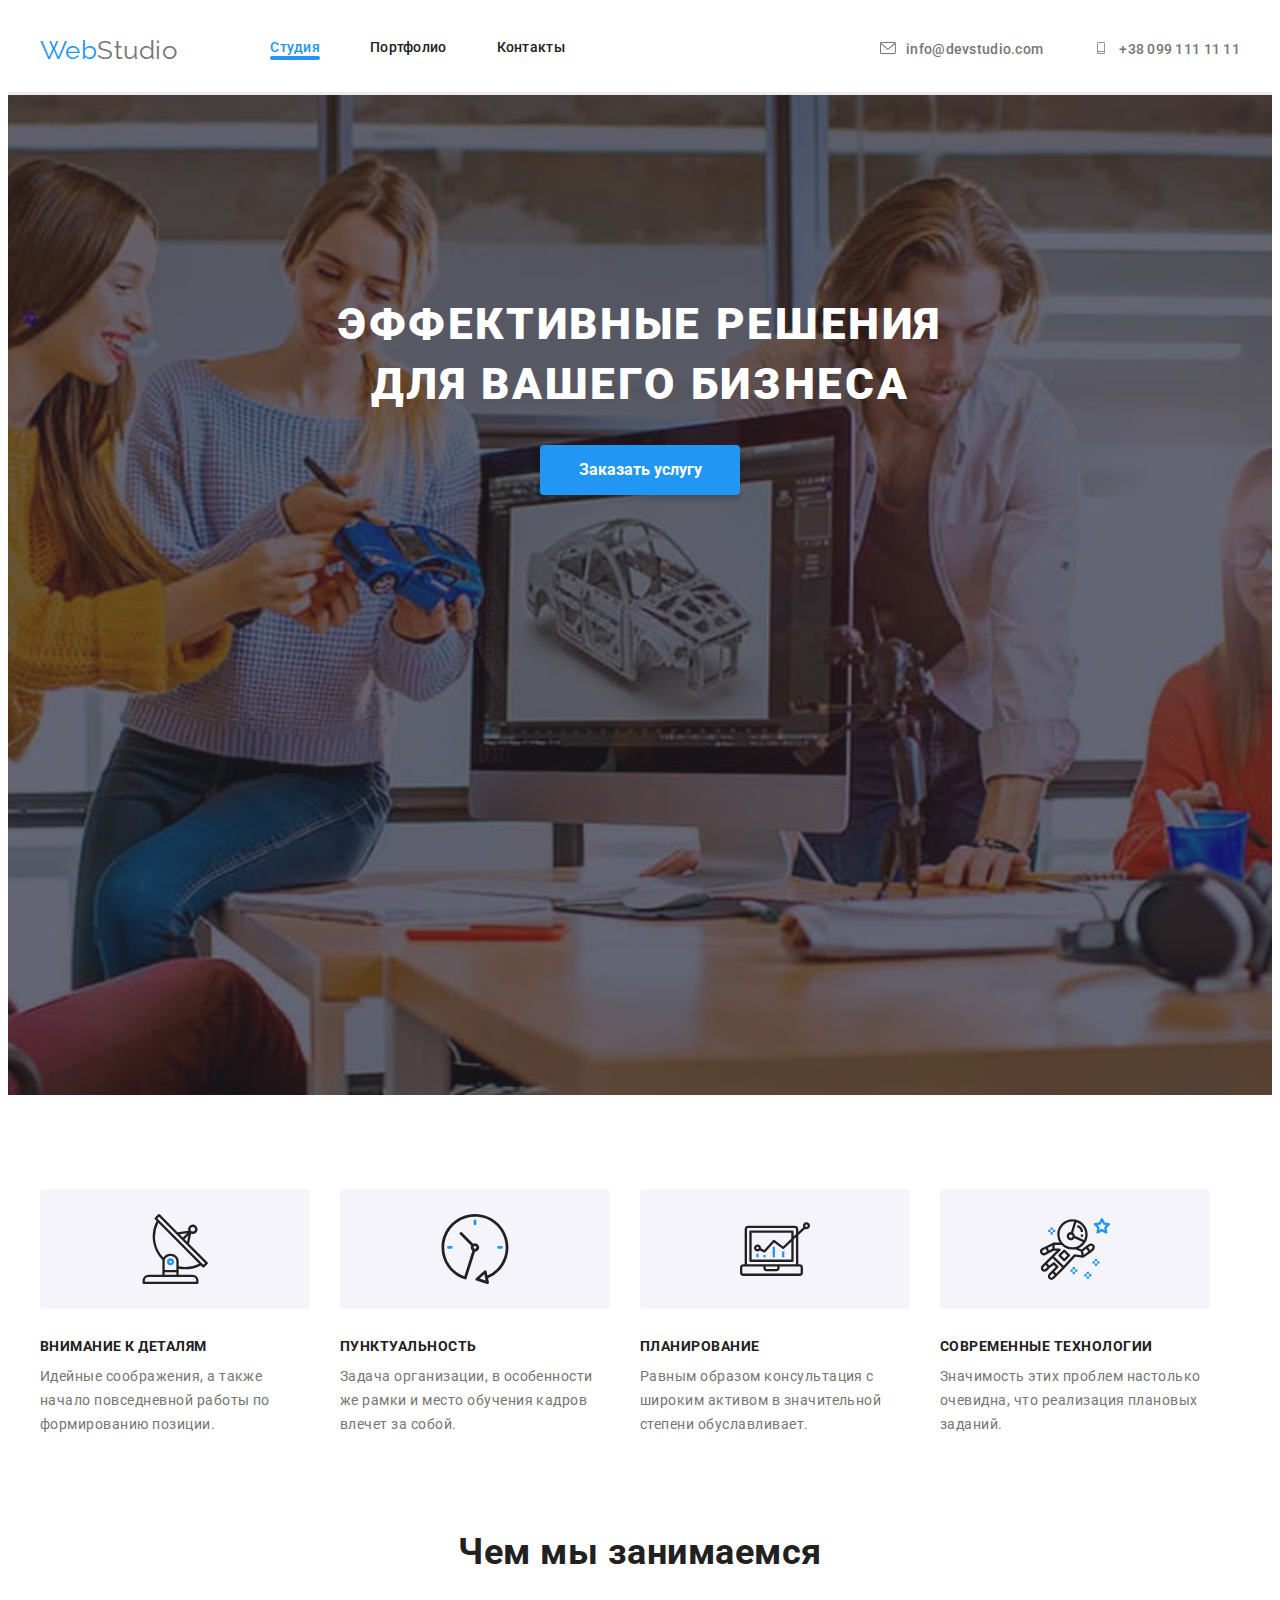
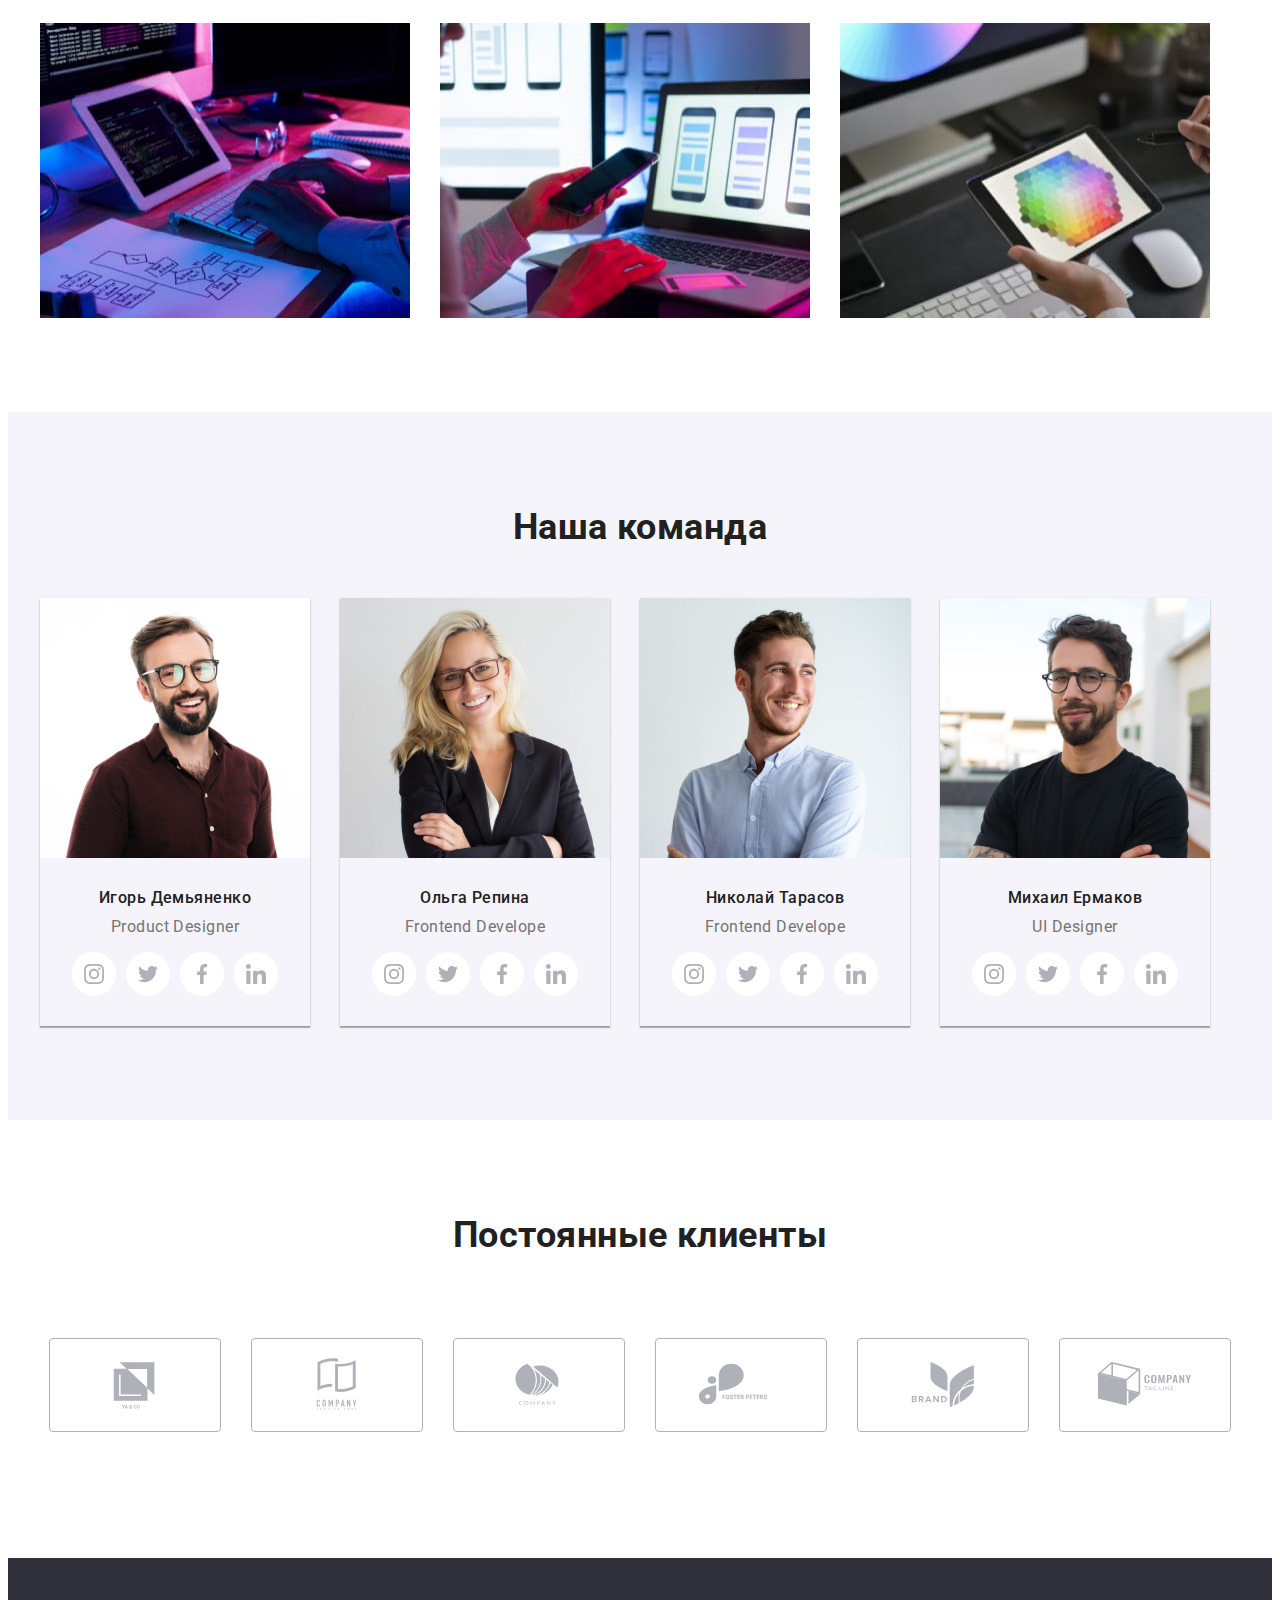
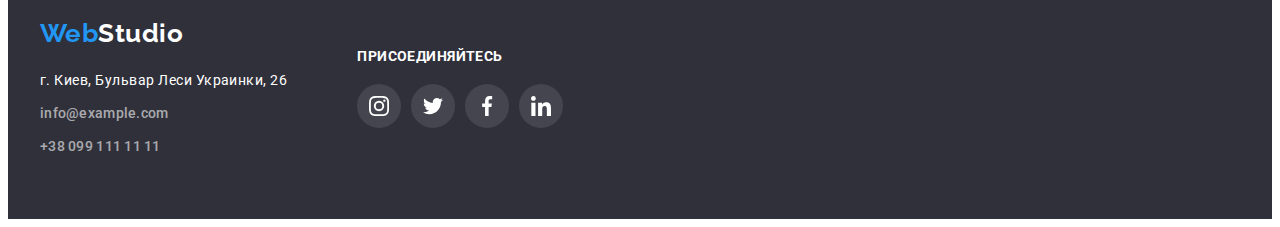
==== commit ced1ced2: "footer" ====
--- a/index.html
+++ b/index.html
@@ -20,6 +20,7 @@
     />
     <link rel="stylesheet" href="./css/styles.css" />
   </head>
+
   <body>
     <!--Header section-->
     <header class="header">
@@ -40,25 +41,30 @@
         </nav>
 
         <ul class="contacts list header-container">
-          <li class="header-mail">                   
-            <a class="contacts-link link"
-            href="mailto:info@devstudio.com"
-            target="_blank"
-            rel="noopener noreferrer"
+          <li class="header-mail">
+            <a
+              class="contacts-link link"
+              href="mailto:info@devstudio.com"
+              target="_blank"
+              rel="noopener noreferrer"
             >
-            <svg class="mail-icon" width="16" height="12">
-              <use href="./images/icons.svg#icon-mail" ></use>
-            </svg> info@devstudio.com</a>
+              <svg class="mail-icon" width="16" height="12">
+                <use href="./images/icons.svg#icon-mail"></use>
+              </svg>
+              info@devstudio.com</a
+            >
           </li>
           <li class="header-phone">
-            <a class="contacts-link link"
-             href="phone:+380991111111"
-             target="_blank"
-            rel="noopener noreferrer"
-             ><svg class="pfone-icon" width="16" height="12">
-              <use href="./images/icons.svg#icon-smartphone" ></use>
-            </svg>
-             +38 099 111 11 11</a>
+            <a
+              class="contacts-link link"
+              href="phone:+380991111111"
+              target="_blank"
+              rel="noopener noreferrer"
+              ><svg class="pfone-icon" width="16" height="12">
+                <use href="./images/icons.svg#icon-smartphone"></use>
+              </svg>
+              +38 099 111 11 11</a
+            >
           </li>
         </ul>
       </div>
@@ -80,12 +86,9 @@
 
           <ul class="features-list list">
             <li class="features-item item-antenna">
-              <a class="icon-link"
-              href=""
-              aria-label="Antenna">
+              <a class="icon-link" href="" aria-label="Antenna">
                 <svg class="features-icon" width="70" height="70">
-                  <use href="./images/icons.svg#icon-antena" >
-                  </use>
+                  <use href="./images/icons.svg#icon-antena"></use>
                 </svg>
               </a>
               <h3 class="features-title">Внимание к деталям</h3>
@@ -95,13 +98,9 @@
             </li>
 
             <li class="features-item item-watch">
-              <a
-              class="icon-link"
-              href=""
-              aria-label="Clock">
+              <a class="icon-link" href="" aria-label="Clock">
                 <svg class="features-icon" width="70" height="70">
-                  <use href="./images/icons.svg#icon-clock" >
-                  </use>
+                  <use href="./images/icons.svg#icon-clock"></use>
                 </svg>
               </a>
               <h3 class="features-title">Пунктуальность</h3>
@@ -111,13 +110,9 @@
             </li>
 
             <li class="features-item item-schedule">
-              <a
-              class="icon-link"
-              href=""
-              aria-label="diagram">
+              <a class="icon-link" href="" aria-label="diagram">
                 <svg class="features-icon" width="70" height="70">
-                  <use href="./images/icons.svg#icon-diagram" >
-                  </use>
+                  <use href="./images/icons.svg#icon-diagram"></use>
                 </svg>
               </a>
               <h3 class="features-title">Планирование</h3>
@@ -127,13 +122,9 @@
             </li>
 
             <li class="features-item item-astronaut">
-              <a
-              class="icon-link"
-              href=""
-              aria-label="astronaut">
+              <a class="icon-link" href="" aria-label="astronaut">
                 <svg class="features-icon" width="70" height="70">
-                  <use href="./images/icons.svg#icon-astronaut" >
-                  </use>
+                  <use href="./images/icons.svg#icon-astronaut"></use>
                 </svg>
               </a>
               <h3 class="features-title">Современные технологии</h3>
@@ -463,107 +454,172 @@
       <section class="clients-section section">
         <div class="container">
           <h2 class="section-title">Постоянные клиенты</h2>
-        <ul class="clients link">
-          <li class="clients-item">
-            <a 
-            class="clients-link"
-            href=""
-            target="_blank"
-            rel="noopener noreferrer"
-            aria-label="Ya&Co">
-          <svg class="clients-icon" width="106" height="60">
-            <use href="./images/icons.svg#icon-logo-1"></use>
-          </svg>
-          </a>
-          </li>
-          <li class="clients-item">
-            <a 
-            class="clients-link"
-            href=""
-            target="_blank"
-            rel="noopener noreferrer"
-            aria-label="Company">
-          <svg class="clients-icon" width="106" height="60">
-            <use href="./images/icons.svg#icon-logo-2"></use>
-          </svg>
-          </a>
-          </li>
-          <li class="clients-item">
-            <a
-            class="clients-link"
-            href=""
-            target="_blank"
-            rel="noopener noreferrer"
-            aria-label="Company">
-          <svg class="clients-icon" width="106" height="60">
-            <use href="./images/icons.svg#icon-logo-3"></use>
-          </svg>
-          </a>
-          </li>
-          <li class="clients-item">
-            <a
-            class="clients-link" 
-            href=""
-            target="_blank"
-            rel="noopener noreferrer"
-            aria-label="PosterPeters">
-          <svg class="clients-icon" width="106" height="60">
-            <use href="./images/icons.svg#icon-logo-4"></use>
-          </svg>
-          </a>
-          </li>
-          <li class="clients-item">
-            <a
-            class="clients-link" 
-            href=""
-            target="_blank"
-            rel="noopener noreferrer"
-            aria-label="Brand">
-          <svg class="clients-icon" width="106" height="60">
-            <use href="./images/icons.svg#icon-logo-5"></use>
-          </svg>
-          </a>
-          </li>
-          <li class="clients-item">
-            <a
-            class="clients-link"
-            href=""
-            target="_blank"
-            rel="noopener noreferrer"
-            aria-label="TagLine">
-          <svg class="clients-icon" width="106" height="60">
-            <use href="./images/icons.svg#icon-logo-6"></use>
-          </svg>
-          </a>
-          </li>
-        </ul>
-
+          <ul class="clients link">
+            <li class="clients-item">
+              <a
+                class="clients-link"
+                href=""
+                target="_blank"
+                rel="noopener noreferrer"
+                aria-label="Ya&Co"
+              >
+                <svg class="clients-icon" width="106" height="60">
+                  <use href="./images/icons.svg#icon-logo-1"></use>
+                </svg>
+              </a>
+            </li>
+            <li class="clients-item">
+              <a
+                class="clients-link"
+                href=""
+                target="_blank"
+                rel="noopener noreferrer"
+                aria-label="Company"
+              >
+                <svg class="clients-icon" width="106" height="60">
+                  <use href="./images/icons.svg#icon-logo-2"></use>
+                </svg>
+              </a>
+            </li>
+            <li class="clients-item">
+              <a
+                class="clients-link"
+                href=""
+                target="_blank"
+                rel="noopener noreferrer"
+                aria-label="Company"
+              >
+                <svg class="clients-icon" width="106" height="60">
+                  <use href="./images/icons.svg#icon-logo-3"></use>
+                </svg>
+              </a>
+            </li>
+            <li class="clients-item">
+              <a
+                class="clients-link"
+                href=""
+                target="_blank"
+                rel="noopener noreferrer"
+                aria-label="PosterPeters"
+              >
+                <svg class="clients-icon" width="106" height="60">
+                  <use href="./images/icons.svg#icon-logo-4"></use>
+                </svg>
+              </a>
+            </li>
+            <li class="clients-item">
+              <a
+                class="clients-link"
+                href=""
+                target="_blank"
+                rel="noopener noreferrer"
+                aria-label="Brand"
+              >
+                <svg class="clients-icon" width="106" height="60">
+                  <use href="./images/icons.svg#icon-logo-5"></use>
+                </svg>
+              </a>
+            </li>
+            <li class="clients-item">
+              <a
+                class="clients-link"
+                href=""
+                target="_blank"
+                rel="noopener noreferrer"
+                aria-label="TagLine"
+              >
+                <svg class="clients-icon" width="106" height="60">
+                  <use href="./images/icons.svg#icon-logo-6"></use>
+                </svg>
+              </a>
+            </li>
+          </ul>
+        </div>
       </section>
     </main>
 
     <!--Footer sectoin-->
     <footer class="footer" id="contacts">
       <div class="container container-footer">
-        <a class="footer-logo" href="" lang="en"><span class="footer-word">Web</span>Studio</a>
-        <address class="contacts-adressa">
-          <ul class="fcontacts-list list">
-            <li class="contacts-item">
-              <a
-                class="contacts-adress"
-                href="https://goo.gl/maps/fYD2F2hj4Bph8xJn6"
-                target="_blank"
-                rel="noopener"
-                >г. Киев, Бульвар Леси Украинки, 26</a
-              >
-            </li>
-            <li class="contacts-item">
-              <a class="contacts-link" href="mailto:info@example.com">info@example.com</a>
-            </li>
-            <li class="contacts-item">
-              <a class="contacts-link" href="phone:+380991111111">+38 099 111 11 11</a>
+        <div>
+          <a class="footer-logo" href="" lang="en"><span class="footer-word">Web</span>Studio</a>
+          <address class="contacts-adressa">
+            <ul class="fcontacts-list list">
+              <li class="contacts-item">
+                <a
+                  class="contacts-adress"
+                  href="https://goo.gl/maps/fYD2F2hj4Bph8xJn6"
+                  target="_blank"
+                  rel="noopener"
+                  >г. Киев, Бульвар Леси Украинки, 26</a
+                >
+              </li>
+              <li class="contacts-item">
+                <a class="contacts-link" href="mailto:info@example.com">info@example.com</a>
+              </li>
+              <li class="contacts-item">
+                <a class="contacts-link" href="phone:+380991111111">+38 099 111 11 11</a>
+              </li>
+            </ul>
+          </address>
+        </div>
+        <div>
+          <h3 class="footer-title">Присоединяйтесь</h3>
+          <ul class="socials link">
+            <li class="sotial-item">
+              <a
+                class="socials-link footer-socials"
+                href=""
+                target="_blank"
+                rel="noopener noreferrer"
+                aria-label="instagram"
+              >
+                <svg class="sociai-icon footer-icon" width="20" height="20">
+                  <use href="./images/icons.svg#icon-instagram"></use>
+                </svg>
+              </a>
+            </li>
+            <li class="sotial-item">
+              <a
+                class="socials-link footer-socials"
+                href=""
+                target="_blank"
+                rel="noopener noreferrer"
+                aria-label="twitter"
+              >
+                <svg class="sociai-icon footer-icon" width="20" height="20">
+                  <use href="./images/icons.svg#icon-twitter"></use>
+                </svg>
+              </a>
+            </li>
+            <li class="sotial-item">
+              <a
+                class="socials-link footer-socials"
+                href=""
+                target="_blank"
+                rel="noopener noreferrer"
+                aria-label="facebook"
+              >
+                <svg class="sociai-icon footer-icon" width="20" height="20">
+                  <use href="./images/icons.svg#icon-facebook"></use>
+                </svg>
+              </a>
+            </li>
+            <li class="sotial-item">
+              <a
+                class="socials-link footer-socials"
+                href=""
+                target="_blank"
+                rel="noopener noreferrer"
+                aria-label="linkedin"
+              >
+                <svg class="sociai-icon footer-icon" width="20" height="20">
+                  <use href="./images/icons.svg#icon-linkedin"></use>
+                </svg>
+              </a>
             </li>
           </ul>
-        </address>
+        </div>
       </div>
     </footer>
   </body>
--- a/css/styles.css
+++ b/css/styles.css
@@ -90,6 +90,10 @@
 
 .card-set-item {
   flex-basis: calc((100% - var(var(--indent)) * (var(--items)-1)) / var (--items));
+}
+
+.card-set-item:hover {
+  box-shadow: 0px 1px 1px rgba(0, 0, 0, 0.12), 0px 4px 4px rgba(0, 0, 0, 0.06), 1px 4px 6px rgba(0, 0, 0, 0.16);
 }
 
 /*Header section*/
@@ -130,6 +134,9 @@
   color: var(--accent-color);
 }
 
+
+
+
  
 /*Site nav*/
 
@@ -171,6 +178,7 @@
 }
 
 .contacts-link {
+  display: flex;
   color: var(--primary-text-color);
   font-weight: 500;
   font-size: 14px;
@@ -187,12 +195,21 @@
 .header-item:last-child {
   margin-right: 0;
 }
+
+
+.mail-icon,
+.pfone-icon {
+  margin-right: 10px;
+}
+
+
+
 .header-mail {
   margin-right: 50px;
-  width: 135px;
+  /*width: 135px;*/
 }
 .header-phone {
-  width: 122px;
+  /*width: 122px;*/
 }
 
 
@@ -206,31 +223,17 @@
   min-height: 600px;
 
   
- background-image: linear-gradient(
-    0deg, 
-    rgba(0, 0, 0, 0.2), 
-    rgba(0, 0, 0, 0.2),
-    rgba(47, 48, 58, 0.31))
-,
+ background-image: 
+ linear-gradient(
+   to right,
+   rgba(47, 48, 58, 0.4),
+   rgba(47, 48, 58, 0.4)
+ ),      
+    url(../images/hero/hat.jpg);
     
     
-    url(../images/hero/hat.jpg)
-    ;
-    
-    
-
-    /* Значение из фигмы linear-gradient(
-      0deg, 
-      rgba(0, 0, 0, 0.2), 
-      rgba(0, 0, 0, 0.2)), 
-      linear-gradient(0deg,
-       rgba(0, 0, 0, 0.2), 
-       rgba(0, 0, 0, 0.2)), 
-       rgba(47, 48, 58, 0.31),*/
-    
-
-
-      
+  
+          
   /* (пример Репета) background-image: linear-gradient(
     to right,
     rgba(0, 0, 0, 0.2),
@@ -317,36 +320,6 @@
 width: 270px;
 }
 
-/*
-.features-item::before {
-  content: '';
-  display: block;
-  height: 120px;
-  background-size: contain;
-  background-repeat: no-repeat;
-  background-position: center;
-  background: #F5F4FA;
-  border-radius: 4px;
-  background-repeat: no-repeat;
-  background-position: center;
-}*/
-
-/*.item-antenna::before {
-  background-image: url(../images/icons/antena.svg);
-}
-.item-watch::before {
-  background-image: url(../images/icons/clock.svg);
-}
-
-.item-schedule::before {
-  background-image: url(../images/icons/diagram.svg);
-}
-
-.item-astronaut::before {
-  background-image: url(../images/icons/astronaut.svg);
-}*/
-
-
 .features-discription {
   font-size: 14px;
   line-height: 1.71;
@@ -363,8 +336,6 @@
   font-weight: 700;
   font-size: 36px;
   text-align: center;
-  
-
 }
 
 .about-list {
@@ -427,7 +398,10 @@
 }
 
 .container-footer {
-  
+  display: flex;
+  gap: 70px;
+  padding: 0;
+  align-items: center;
 }
 .footer .footer-word {
   color: var(--accent-color);
@@ -457,7 +431,7 @@
 }
 
 .footer .contacts-adress {
-    color: var(--text-color);
+  color: var(--text-color);
   background-color: #2f303a;
   font-size: 14px;
   line-height: 1.71;
@@ -482,7 +456,24 @@
   margin-bottom: 9px;  
 }
 
-
+.footer-title {
+font-family: 'Roboto';
+font-style: normal;
+font-weight: 700;
+font-size: 14px;
+line-height: calc(16 / 14);
+letter-spacing: 0.03em;
+text-transform: uppercase;
+color: #FFFFFF;
+margin-bottom: 20px;
+
+
+}
+.socials link {
+  width: 206px;
+  height: 44px;
+  padding-top: 0;
+}
 
 /*Portfolio*/
 
@@ -598,17 +589,20 @@
   
 }
 
-/* Heafer icon*/
-.icon-items {
-
-}
-.mail-link {
-
-  align-items: center;
-
-}
-
-/*Featwers icons*/
+/* Header icon*/
+.contacts-link {
+  color: #757575;
+
+}
+.mail-icon,
+.pfone-icon {
+fill: currentColor;
+}
+
+
+
+
+/*Features icons*/
 .icon-link {
 display: flex;
 align-items: center;
@@ -625,12 +619,14 @@
 justify-content: center;
 }
 
-/*Socials*/
+/*Socials team*/
 .socials {
   display: flex;
   align-items: center;
   justify-content: center;
   gap: 10px;
+  padding-top: 0;
+  padding-bottom: 0;
 }
 
   .socials-link {
@@ -689,3 +685,18 @@
 .clients-link:focus {
   color: rgba(33, 150, 243, 1);
 }
+
+/*footer icons*/
+.footer-socials {
+  display: flex;
+  align-items: center;
+  justify-content: center;
+  width: 44px;
+  height: 44px;
+  background-color: rgba(255, 255, 255, 0.1);
+  border-radius: 50%;
+}
+
+.footer-icon {
+  fill: #fff;
+}
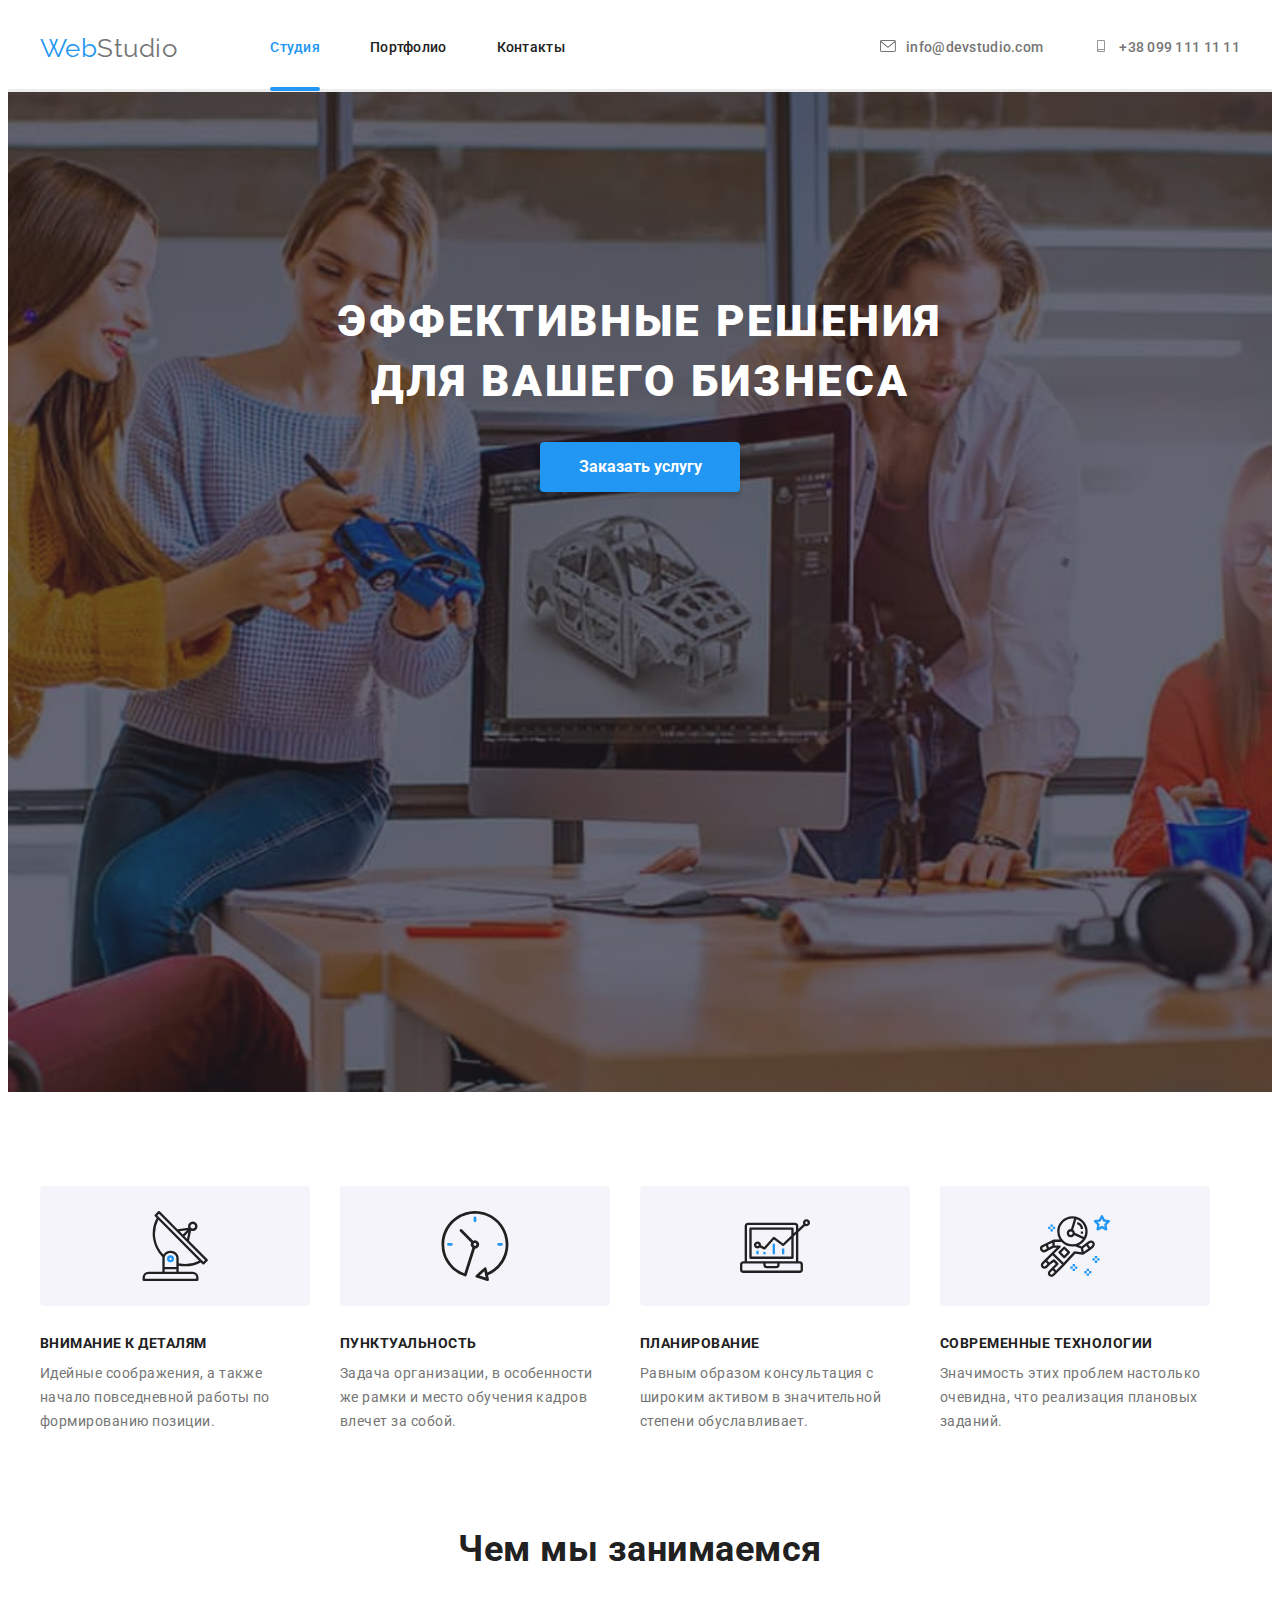
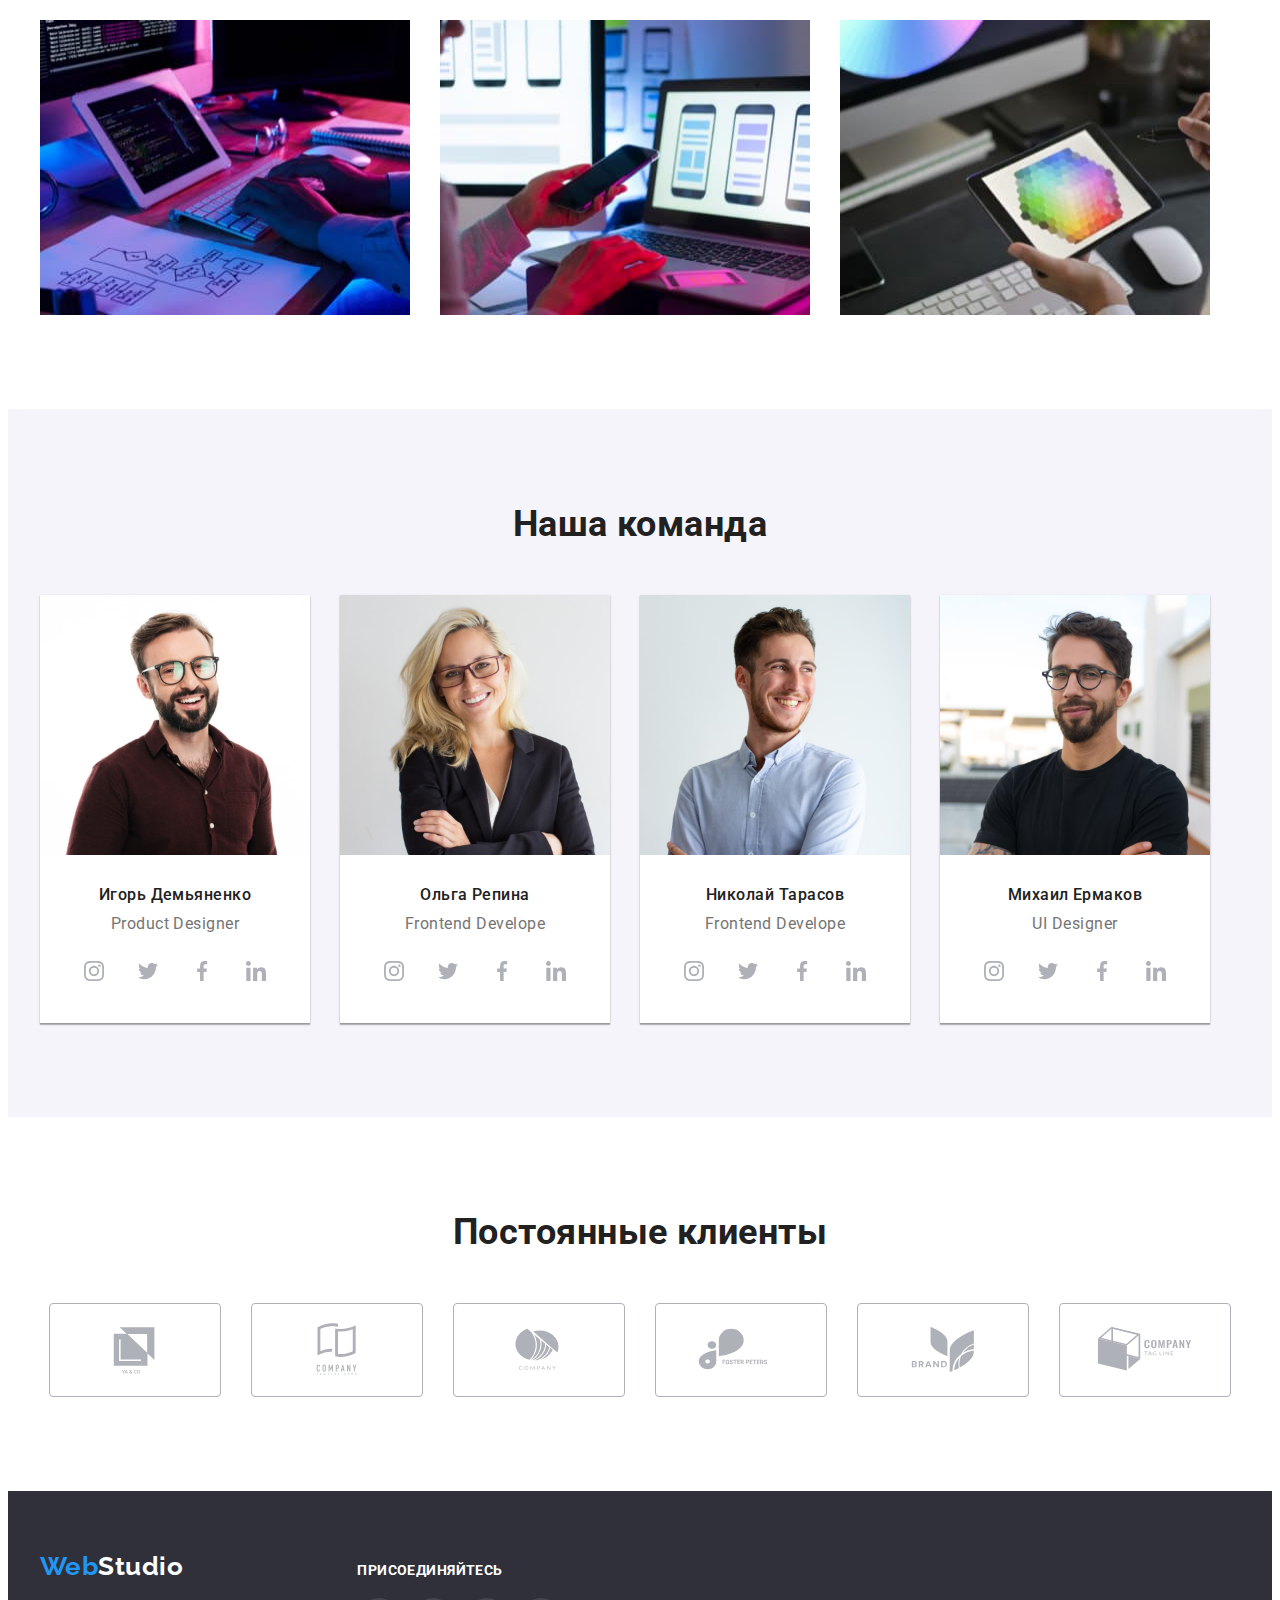
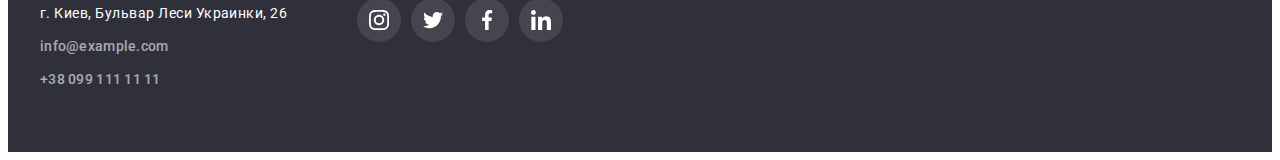
==== commit ce3681a3: "change" ====
--- a/index.html
+++ b/index.html
@@ -86,11 +86,11 @@
 
           <ul class="features-list list">
             <li class="features-item item-antenna">
-              <a class="icon-link" href="" aria-label="Antenna">
+              <div class="icon-image">
                 <svg class="features-icon" width="70" height="70">
                   <use href="./images/icons.svg#icon-antena"></use>
                 </svg>
-              </a>
+              </div>
               <h3 class="features-title">Внимание к деталям</h3>
               <p class="features-discription">
                 Идейные соображения, а также начало повседневной работы по формированию позиции.
@@ -98,11 +98,11 @@
             </li>
 
             <li class="features-item item-watch">
-              <a class="icon-link" href="" aria-label="Clock">
+              <div class="icon-image">
                 <svg class="features-icon" width="70" height="70">
                   <use href="./images/icons.svg#icon-clock"></use>
                 </svg>
-              </a>
+              </div>
               <h3 class="features-title">Пунктуальность</h3>
               <p class="features-discription">
                 Задача организации, в особенности же рамки и место обучения кадров влечет за собой.
@@ -110,11 +110,11 @@
             </li>
 
             <li class="features-item item-schedule">
-              <a class="icon-link" href="" aria-label="diagram">
+              <div class="icon-image">
                 <svg class="features-icon" width="70" height="70">
                   <use href="./images/icons.svg#icon-diagram"></use>
                 </svg>
-              </a>
+              </div>
               <h3 class="features-title">Планирование</h3>
               <p class="features-discription">
                 Равным образом консультация с широким активом в значительной степени обуславливает.
@@ -122,11 +122,11 @@
             </li>
 
             <li class="features-item item-astronaut">
-              <a class="icon-link" href="" aria-label="astronaut">
+              <div class="icon-image">
                 <svg class="features-icon" width="70" height="70">
                   <use href="./images/icons.svg#icon-astronaut"></use>
                 </svg>
-              </a>
+              </div>
               <h3 class="features-title">Современные технологии</h3>
               <p class="features-discription">
                 Значимость этих проблем настолько очевидна, что реализация плановых заданий.
--- a/css/styles.css
+++ b/css/styles.css
@@ -92,10 +92,15 @@
   flex-basis: calc((100% - var(var(--indent)) * (var(--items)-1)) / var (--items));
 }
 
-.card-set-item:hover {
+.portfolio .link {
+  display: block;
+}
+.portfolio .link:hover,
+.portfolio .link:focus
+ {
   box-shadow: 0px 1px 1px rgba(0, 0, 0, 0.12), 0px 4px 4px rgba(0, 0, 0, 0.06), 1px 4px 6px rgba(0, 0, 0, 0.16);
 }
-
+ 
 /*Header section*/
 .header {
   border-bottom: solid #ECECEC;
@@ -152,6 +157,7 @@
 }
 .current {
   color: var(--accent-color);
+  position: relative;
 }
 
 .current::after {
@@ -161,6 +167,11 @@
   height: 4px;
   background: #2196F3;
   border-radius: 2px;
+  position: absolute;
+  bottom: -3px;
+
+  
+  
   
 }
 
@@ -220,30 +231,17 @@
   text-align: center;
   padding: 200px 0;
   max-width: 1600px;
+  padding-left: auto;
+  padding-right: auto;
   min-height: 600px;
 
-  
  background-image: 
  linear-gradient(
    to right,
    rgba(47, 48, 58, 0.4),
    rgba(47, 48, 58, 0.4)
  ),      
-    url(../images/hero/hat.jpg);
-    
-    
-  
-          
-  /* (пример Репета) background-image: linear-gradient(
-    to right,
-    rgba(0, 0, 0, 0.2),
-    rgba(0, 0, 0, 0.2),
-    rgba(47, 48, 58, 0.31)
-  ),
-    url(../images/hero/hat.jpg);*/
-
-
-
+    url(../images/hero/hat.jpg); 
   background-repeat: no-repeat;
   background-position: center;
   background-size: cover;
@@ -377,6 +375,7 @@
 
 .teaam-item {
   box-shadow: 0px 1px 3px rgba(0, 0, 0, 0.12), 0px 1px 1px rgba(0, 0, 0, 0.14), 0px 2px 1px rgba(0, 0, 0, 0.2);
+background-color: #FFFFFF;
 }
 
 .description {
@@ -401,7 +400,7 @@
   display: flex;
   gap: 70px;
   padding: 0;
-  align-items: center;
+  align-items: baseline;
 }
 .footer .footer-word {
   color: var(--accent-color);
@@ -426,7 +425,9 @@
   line-height: 1.71;
   text-decoration: none;
 }
-.contacts-item .contacts-link:hover {
+.contacts-item .contacts-link:hover,
+.contacts-item .contacts-link:focus
+ {
   color: var(--accent-color);
 }
 
@@ -444,7 +445,9 @@
   font-style: normal;
  }
 
-.footer .contacts-adress:hover {
+.footer .contacts-adress:hover,
+.footer .contacts-adress:focus
+{
   color: var(--accent-color);
  }
 
@@ -537,6 +540,7 @@
   color: var(--text-color);
   background-color: var(--accent-color);
   border-radius: 4px;
+  box-shadow: 0px 3px 1px rgba(0, 0, 0, 0.1), 0px 1px 2px rgba(0, 0, 0, 0.08), 0px 2px 2px rgba(0, 0, 0, 0.12);
   
 }
 
@@ -589,6 +593,7 @@
   
 }
 
+
 /* Header icon*/
 .contacts-link {
   color: #757575;
@@ -603,7 +608,7 @@
 
 
 /*Features icons*/
-.icon-link {
+.icon-image {
 display: flex;
 align-items: center;
 justify-content: center;
@@ -648,13 +653,16 @@
     fill: rgba(175, 177, 184, 1);
   }
 
-  .socials-link:hover {
+  .socials-link:hover,
+  .socials-link:focus {
     background-color:  #2196F3;
   }
 
-  .socials-link:hover .sociai-icon {
+  .socials-link:hover .sociai-icon,
+  .socials-link:focus .sociai-icon {
     fill: #fff;
-  }
+  } 
+
 
 
   /*Clients*/
@@ -663,6 +671,7 @@
     align-items: center;
     justify-content: center;
     gap: 30px;
+    padding: 0;
   }
   
   .clients-link {
@@ -684,7 +693,11 @@
   .clients-link:hover,
 .clients-link:focus {
   color: rgba(33, 150, 243, 1);
-}
+  border: 1px solid rgba(33, 150, 243, 1);
+}
+
+
+
 
 /*footer icons*/
 .footer-socials {
